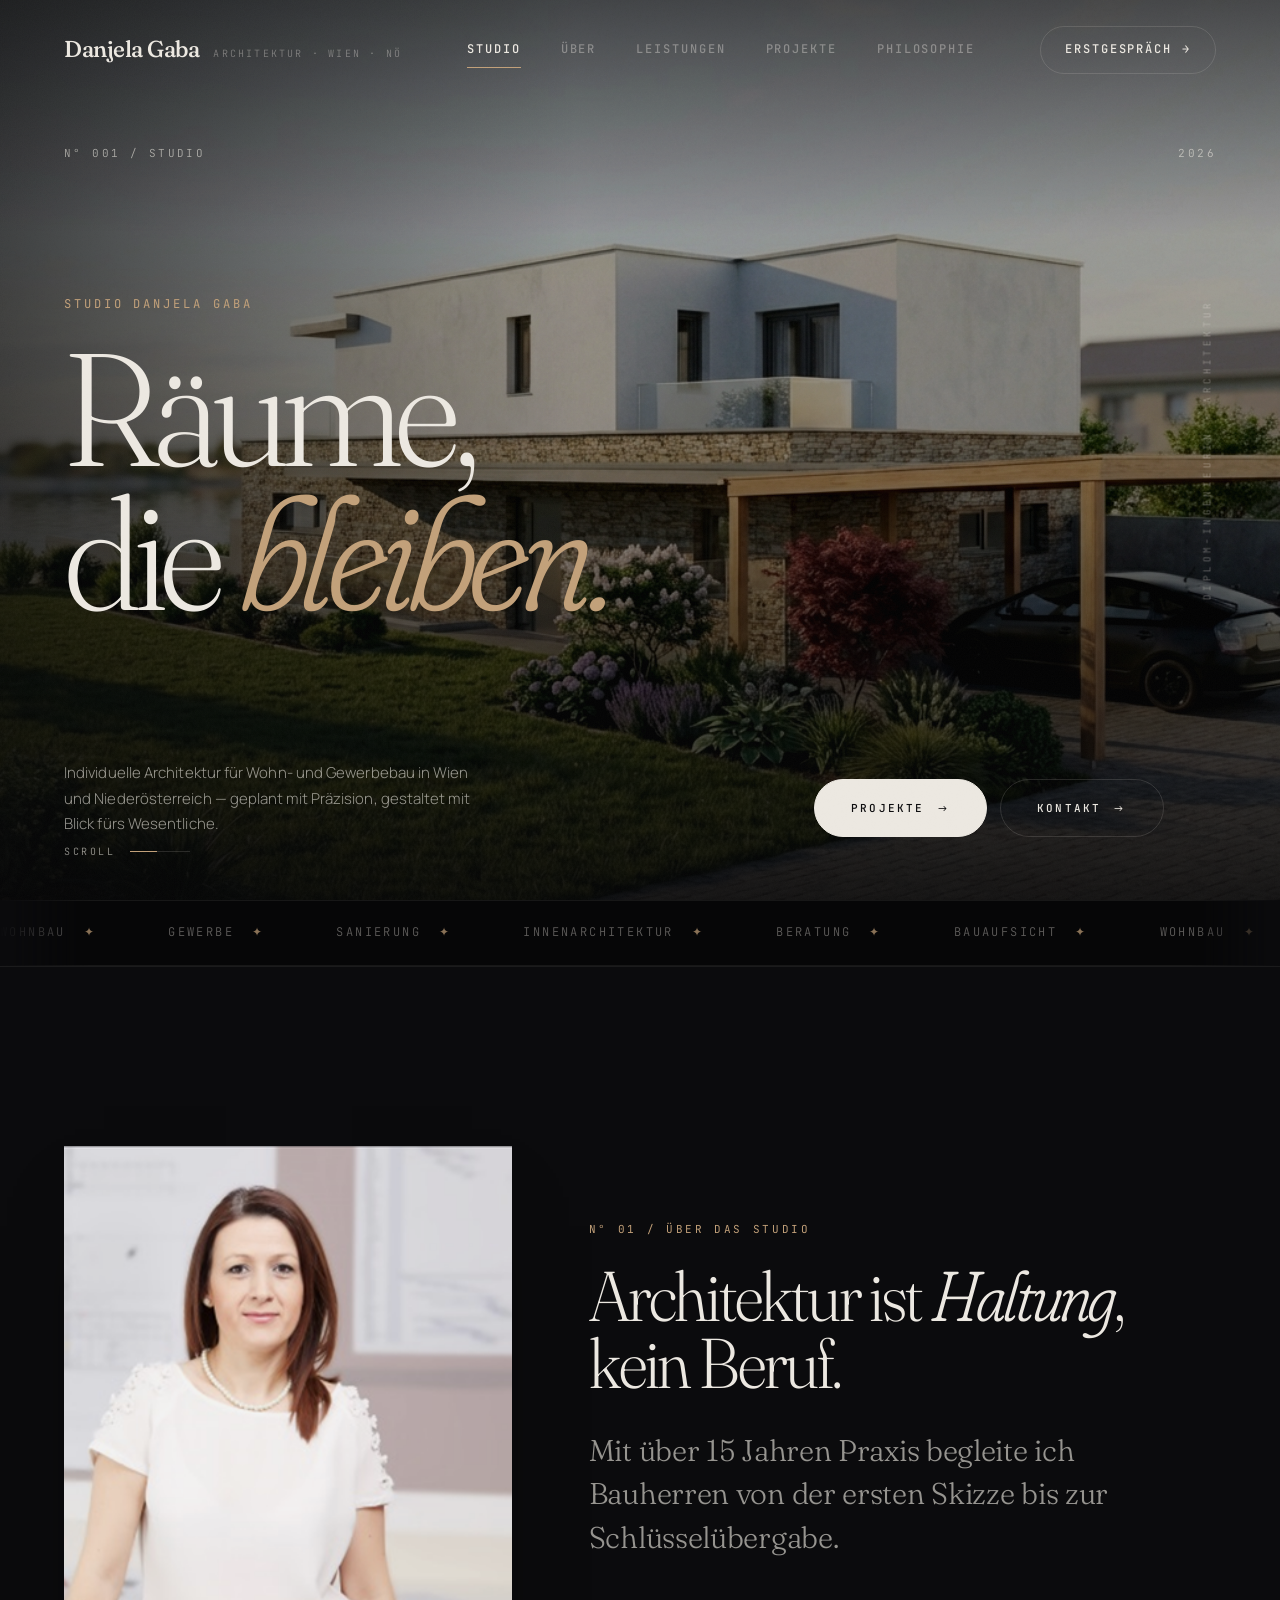
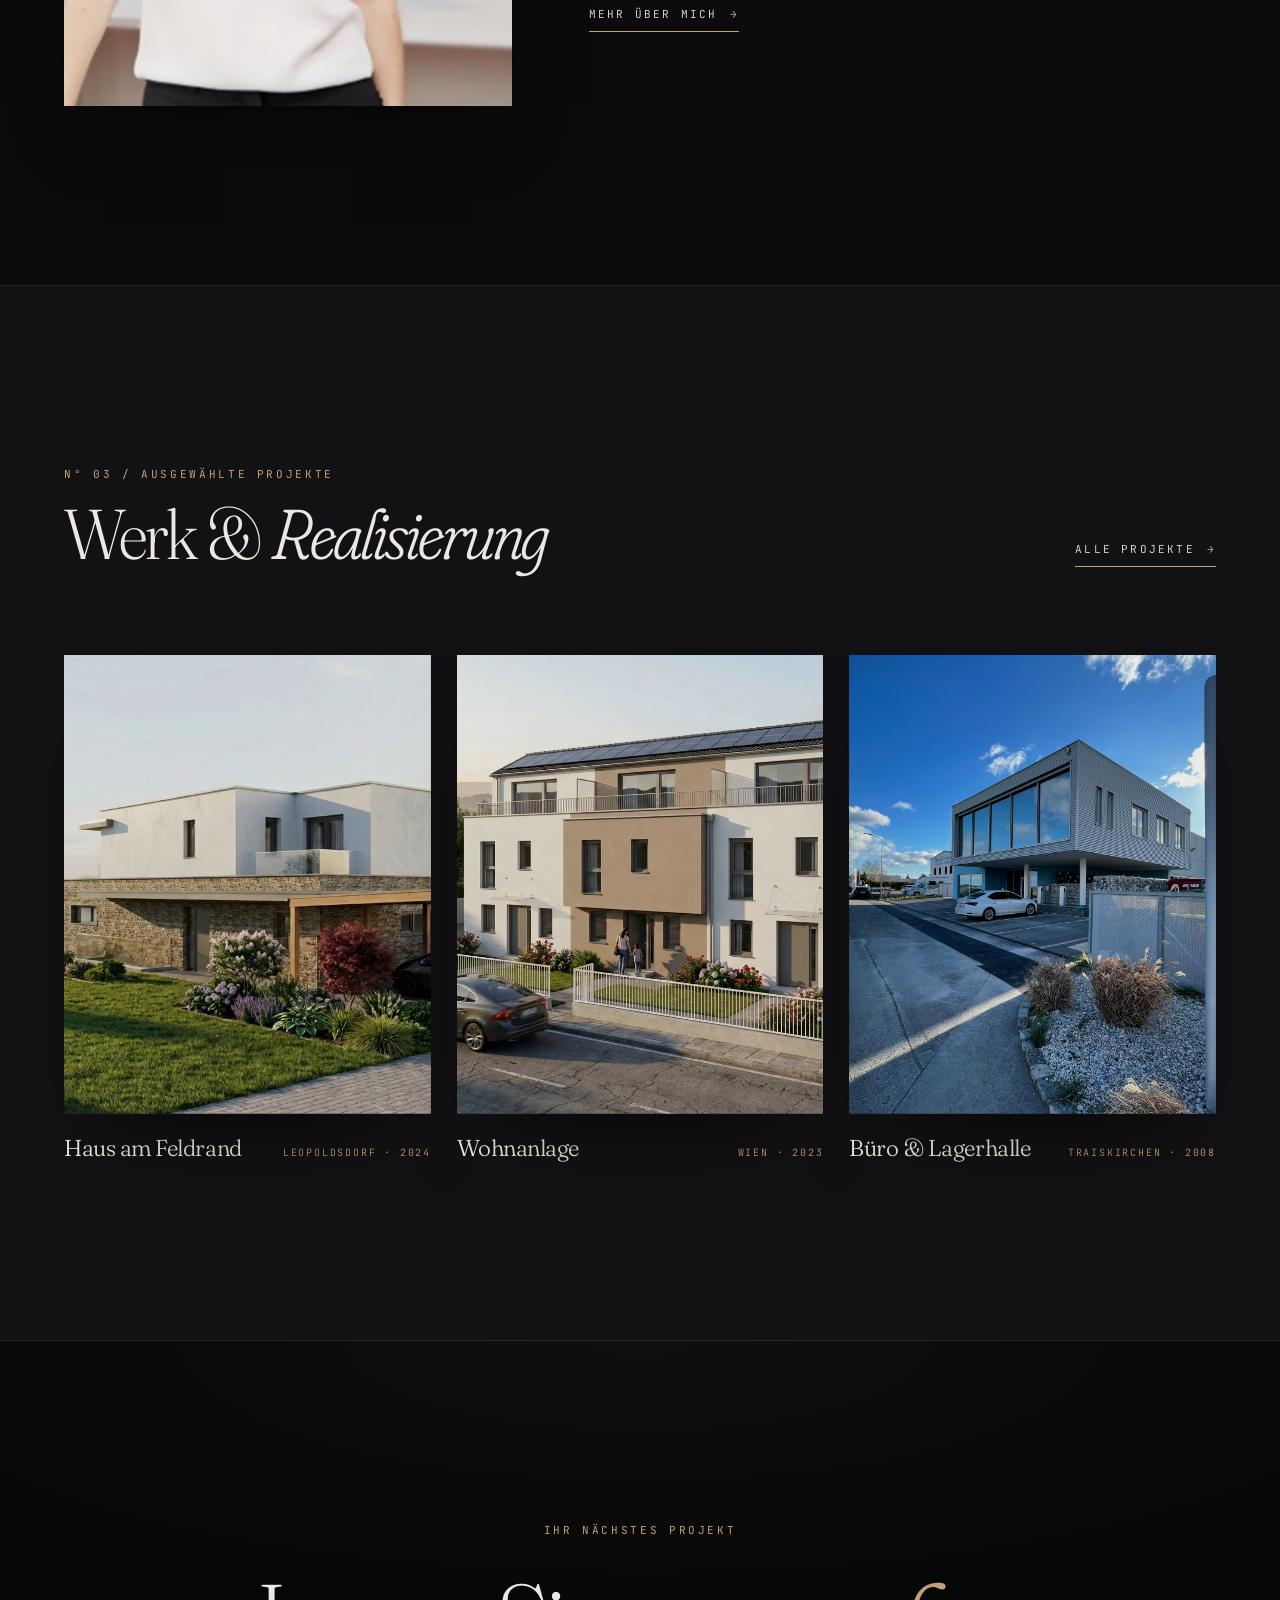
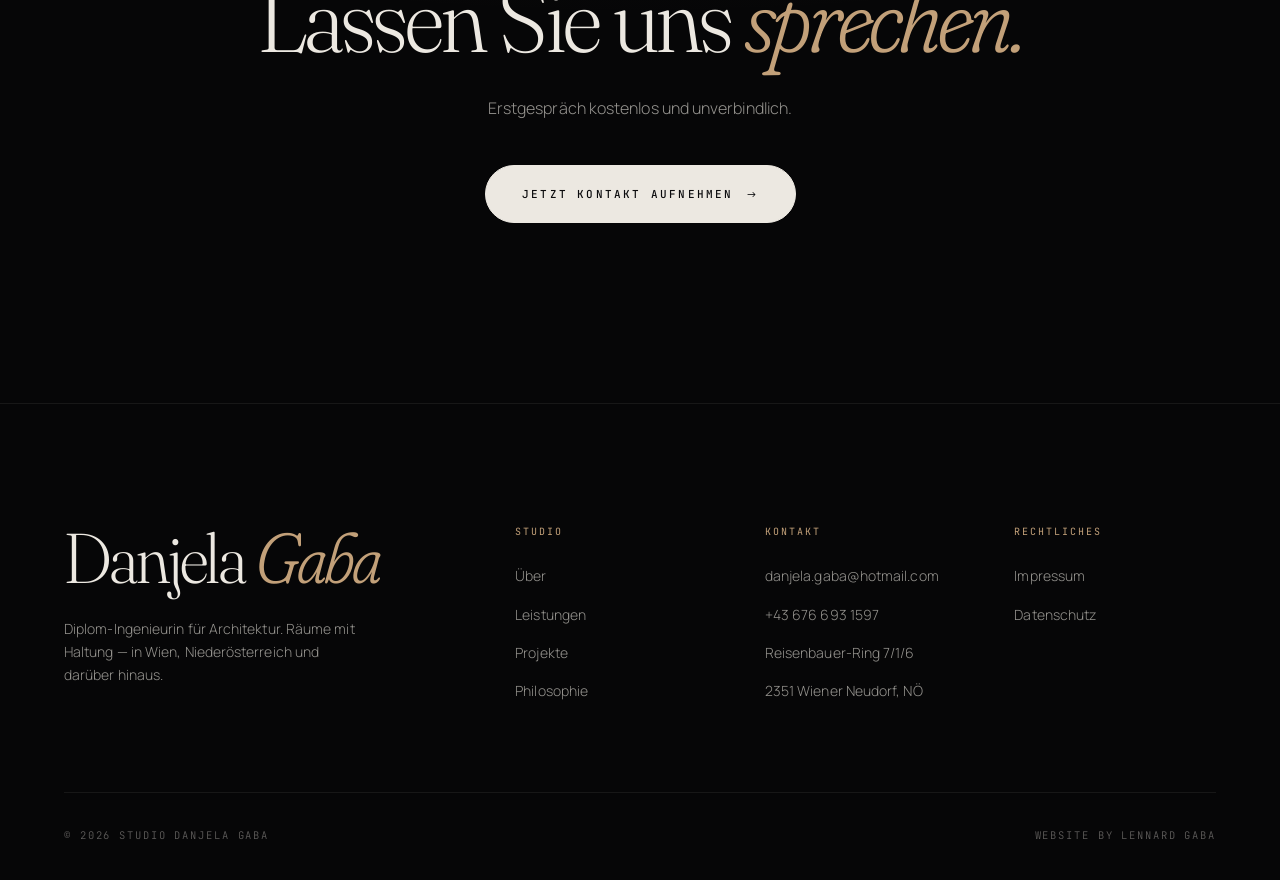
==== index.html @ aa8b4f7a "first commit" ====
<!doctype html>
<html lang="de">
<head>
  <meta charset="UTF-8" />
  <meta name="viewport" content="width=device-width, initial-scale=1.0" />
  <title>Danjela Gaba — Architektur in Wien & Niederösterreich</title>
  <meta name="description" content="Individuelle Architektur für Wohn- und Gewerbebau in Wien und Niederösterreich. Von der ersten Skizze bis zur Schlüsselübergabe — persönlich betreut von Dipl.-Ing. Danjela Gaba." />
  <meta name="author" content="Danjela Gaba" />
  <meta name="robots" content="index, follow" />
  <meta name="theme-color" content="#0B0B0D" />
  <link rel="canonical" href="https://www.danjela-gaba.at/" />

  <!-- Open Graph -->
  <meta property="og:type" content="website" />
  <meta property="og:site_name" content="Studio Danjela Gaba" />
  <meta property="og:locale" content="de_AT" />
  <meta property="og:title" content="Danjela Gaba — Architektur in Wien & Niederösterreich" />
  <meta property="og:description" content="Individuelle Architektur für Wohn- und Gewerbebau in Wien und Niederösterreich. Von der ersten Skizze bis zur Schlüsselübergabe — persönlich betreut von Dipl.-Ing. Danjela Gaba." />
  <meta property="og:url" content="https://www.danjela-gaba.at/" />
  <meta property="og:image" content="https://www.danjela-gaba.at/bilder/eingang.jpeg" />

  <!-- Twitter -->
  <meta name="twitter:card" content="summary_large_image" />
  <meta name="twitter:title" content="Danjela Gaba — Architektur in Wien & Niederösterreich" />
  <meta name="twitter:description" content="Individuelle Architektur für Wohn- und Gewerbebau in Wien und Niederösterreich. Von der ersten Skizze bis zur Schlüsselübergabe — persönlich betreut von Dipl.-Ing. Danjela Gaba." />
  <meta name="twitter:image" content="https://www.danjela-gaba.at/bilder/eingang.jpeg" />

  <link rel="icon" type="image/png" href="bilder/favicon.png" />
  <link rel="apple-touch-icon" href="bilder/favicon.png" />
  <link rel="preconnect" href="https://fonts.googleapis.com" />
  <link rel="preconnect" href="https://fonts.gstatic.com" crossorigin />
  <link rel="stylesheet" href="https://fonts.googleapis.com/css2?family=Fraunces:ital,opsz,wght,SOFT,WONK@0,9..144,200..600,0..100,0..1;1,9..144,200..600,0..100,0..1&family=JetBrains+Mono:wght@300;400;500&family=Manrope:wght@200..600&display=swap" />
  <link rel="stylesheet" href="shared.css" />
  <script type="application/ld+json">
{
  "@context": "https://schema.org",
  "@type": "ProfessionalService",
  "@id": "https://www.danjela-gaba.at/#studio",
  "name": "Studio Danjela Gaba",
  "image": "https://www.danjela-gaba.at/bilder/Profilbild.png",
  "description": "Diplom-Ingenieurin für Architektur — Wohn- und Gewerbebau, Sanierung und Innenarchitektur in Wien und Niederösterreich.",
  "url": "https://www.danjela-gaba.at/",
  "telephone": "+43 676 693 1597",
  "email": "danjela.gaba@hotmail.com",
  "vatID": "ATU57864038",
  "founder": { "@type": "Person", "name": "Danjela Gaba", "jobTitle": "Diplom-Ingenieurin für Architektur" },
  "address": {
    "@type": "PostalAddress",
    "streetAddress": "Reisenbauer-Ring 7/1/6",
    "postalCode": "2351",
    "addressLocality": "Wiener Neudorf",
    "addressRegion": "Niederösterreich",
    "addressCountry": "AT"
  },
  "areaServed": [
    { "@type": "City", "name": "Wien" },
    { "@type": "State", "name": "Niederösterreich" }
  ],
  "openingHoursSpecification": {
    "@type": "OpeningHoursSpecification",
    "dayOfWeek": ["Monday","Tuesday","Wednesday","Thursday","Friday"],
    "opens": "08:00", "closes": "18:00"
  },
  "priceRange": "€€"
}
</script>
</head>
<body>
  
  <a class="skip-link" href="#main">Zum Inhalt springen</a>
<div class="grain" aria-hidden="true"></div>

  <header class="site-header" id="site-header">
    <nav class="nav">
      <a href="index.html" class="nav-brand">
        <span class="name">Danjela Gaba</span>
        <span class="tag">Architektur · Wien · NÖ</span>
      </a>
      <div class="nav-links">
        <a href="index.html" class="active">Studio</a>
        <a href="ueber.html">Über</a>
        <a href="leistungen.html">Leistungen</a>
        <a href="projekte.html">Projekte</a>
        <a href="philosophie.html">Philosophie</a>
      </div>
      <a href="kontakt.html" class="nav-cta">Erstgespräch</a>
      <button class="hamburger" id="hamburger" aria-label="Menü">
        <span></span><span></span><span></span>
      </button>
    </nav>
  </header>

  <div class="mobile-menu" id="mobile-menu">
    <div class="m-links">
      <a href="index.html"><span class="n">00</span>Studio</a>
      <a href="ueber.html"><span class="n">01</span>Über</a>
      <a href="leistungen.html"><span class="n">02</span>Leistungen</a>
      <a href="projekte.html"><span class="n">03</span>Projekte</a>
      <a href="philosophie.html"><span class="n">04</span>Philosophie</a>
      <a href="kontakt.html" class="cta"><span class="n">05</span>Kontakt</a>
    </div>
    <div class="m-foot">
      <span>+43 676 693 1597</span>
      <span>Wiener Neudorf</span>
    </div>
  </div>

  <div class="nav-spacer"></div>

  <main id="main">
    <section class="hero">
      <div class="hero-image">
        <img src="bilder/eingang.jpeg" alt="Einfamilienhaus Leopoldsdorf · Eingangsansicht" />
      </div>
      <div class="hero-content">
        <div class="hero-meta"><span>N° 001 / Studio</span><span>2026</span></div>
        <div class="hero-vertical">Diplom-Ingenieurin · Architektur</div>
        <h1 class="hero-h1 display-xl reveal d1">
          <span class="small">Studio Danjela Gaba</span>
          Räume,<br>die <em>bleiben.</em>
        </h1>
        <div class="hero-bottom reveal d2">
          <p class="hero-desc">Individuelle Architektur für Wohn- und Gewerbebau in Wien und Niederösterreich — geplant mit Präzision, gestaltet mit Blick fürs Wesentliche.</p>
          <div class="hero-actions">
            <a href="projekte.html" class="btn btn-fill">Projekte</a>
            <a href="kontakt.html" class="btn btn-ghost">Kontakt</a>
          </div>
        </div>
      </div>
    </section>

    <div class="marquee">
      <div class="marquee-track">
        <span>Wohnbau</span><span>Gewerbe</span><span>Sanierung</span><span>Innenarchitektur</span><span>Beratung</span><span>Bauaufsicht</span>
        <span>Wohnbau</span><span>Gewerbe</span><span>Sanierung</span><span>Innenarchitektur</span><span>Beratung</span><span>Bauaufsicht</span>
      </div>
    </div>

    <section class="section border-top-bone">
      <div class="wrap">
        <div class="home-about">
          <div class="ha-img reveal"><img src="bilder/Profilbild.png" alt="Danjela Gaba — Architektin" /></div>
          <div>
            <span class="eyebrow reveal" style="display:block;margin-bottom:24px;">N° 01 / Über das Studio</span>
            <h2 class="display-l reveal d1" style="font-size:clamp(36px,5.5vw,80px);margin-bottom:32px;">Architektur ist <em style="color:var(--moss)">Haltung</em>,<br>kein Beruf.</h2>
            <p class="lede reveal d2" style="margin-bottom:40px;max-width:44ch;">Mit über 15 Jahren Praxis begleite ich Bauherren von der ersten Skizze bis zur Schlüsselübergabe.</p>
            <a href="ueber.html" class="arrow-link reveal d3">Mehr über mich <span>→</span></a>
          </div>
        </div>
      </div>
    </section>

    <section class="section section--bone border-top-bone">
      <div class="wrap">
        <div class="proj-teaser-head">
          <div>
            <span class="eyebrow reveal" style="display:block;margin-bottom:16px;">N° 03 / Ausgewählte Projekte</span>
            <h2 class="display-l reveal d1" style="font-size:clamp(36px,5.5vw,80px);">Werk &amp; <em style="color:var(--moss)">Realisierung</em></h2>
          </div>
          <a href="projekte.html" class="arrow-link reveal d2">Alle Projekte <span>→</span></a>
        </div>
        <div class="proj-teaser-grid">
          <a href="projekte.html" class="proj-tile reveal">
            <div class="pt-img"><span class="pt-num">01</span><img src="bilder/eingang.jpeg" alt="Haus am Feldrand" loading="lazy" /></div>
            <div class="pt-foot"><h3 class="display-m">Haus am Feldrand</h3><span class="pt-meta">Leopoldsdorf · 2024</span></div>
          </a>
          <a href="projekte.html" class="proj-tile reveal d1">
            <div class="pt-img"><span class="pt-num">02</span><img src="bilder/wohnhaus.jpeg" alt="Wohnanlage" loading="lazy" /></div>
            <div class="pt-foot"><h3 class="display-m">Wohnanlage</h3><span class="pt-meta">Wien · 2023</span></div>
          </a>
          <a href="projekte.html" class="proj-tile reveal d2">
            <div class="pt-img"><span class="pt-num">03</span><img src="bilder/gewerbeobjekt.JPEG" alt="Büro & Lagerhalle" loading="lazy" /></div>
            <div class="pt-foot"><h3 class="display-m">Büro &amp; Lagerhalle</h3><span class="pt-meta">Traiskirchen · 2008</span></div>
          </a>
        </div>
      </div>
    </section>

    <section class="section section--dark border-top-stone">
      <div class="wrap cta-center">
        <span class="eyebrow reveal">Ihr nächstes Projekt</span>
        <h2 class="display-l reveal d1">Lassen Sie uns <em>sprechen.</em></h2>
        <p class="reveal d2">Erstgespräch kostenlos und unverbindlich.</p>
        <div class="reveal d3"><a href="kontakt.html" class="btn btn-fill">Jetzt Kontakt aufnehmen</a></div>
      </div>
    </section>
  </main>
  <footer class="site-footer">
    <div class="wrap">
      <div class="footer-top">
        <div class="footer-brand">
          <h2 class="display-l">Danjela <em>Gaba</em></h2>
          <p>Diplom-Ingenieurin für Architektur. Räume mit Haltung — in Wien, Niederösterreich und darüber hinaus.</p>
        </div>
        <div class="footer-col">
          <h5>Studio</h5>
          <ul>
            <li><a href="ueber.html">Über</a></li>
            <li><a href="leistungen.html">Leistungen</a></li>
            <li><a href="projekte.html">Projekte</a></li>
            <li><a href="philosophie.html">Philosophie</a></li>
          </ul>
        </div>
        <div class="footer-col">
          <h5>Kontakt</h5>
          <ul>
            <li><a href="mailto:danjela.gaba@hotmail.com">danjela.gaba@hotmail.com</a></li>
            <li><a href="tel:+436766931597">+43 676 693 1597</a></li>
            <li><span>Reisenbauer-Ring 7/1/6</span></li>
            <li><span>2351 Wiener Neudorf, NÖ</span></li>
          </ul>
        </div>
        <div class="footer-col">
          <h5>Rechtliches</h5>
          <ul>
            <li><a href="javascript:void(0)" onclick="openModal('impressum')" data-no-transition>Impressum</a></li>
            <li><a href="javascript:void(0)" onclick="openModal('datenschutz')" data-no-transition>Datenschutz</a></li>
          </ul>
        </div>
      </div>
      <div class="footer-bottom">
        <span>© 2026 Studio Danjela Gaba</span>
        <span>Website by Lennard Gaba</span>
      </div>
    </div>
  </footer>

  <div class="modal" id="impressum">
    <div class="modal-card">
      <button class="modal-close" onclick="closeModal('impressum')" aria-label="schließen">×</button>
      <h2 class="display-l">Impressum</h2>
      <h3>Angaben gemäß § 5 ECG und § 25 MedienG</h3>
      <p><strong>Danjela Gaba</strong><br>Reisenbauer-Ring 7/1/6<br>2351 Wiener Neudorf · Österreich</p>
      <h3>Kontakt</h3>
      <p>+43 676 693 1597 · danjela.gaba@hotmail.com</p>
      <h3>Berufsbezeichnung</h3>
      <p>Diplom-Ingenieurin für Architektur · verliehen in Österreich</p>
      <h3>Umsatzsteuer-ID</h3>
      <p>ATU57864038</p>
      <h3>Haftungsausschluss</h3>
      <p>Inhalte mit Sorgfalt erstellt. Für Richtigkeit, Vollständigkeit und Aktualität wird keine Gewähr übernommen. Für externe Links sind die jeweiligen Anbieter verantwortlich.</p>
      <h3>Stand</h3>
      <p>März 2026</p>
    </div>
  </div>

  <div class="modal" id="datenschutz">
    <div class="modal-card">
      <button class="modal-close" onclick="closeModal('datenschutz')" aria-label="schließen">×</button>
      <h2 class="display-l">Datenschutz</h2>
      <h3>Verantwortliche Stelle</h3>
      <p>Danjela Gaba · Reisenbauer-Ring 7/1/6 · 2351 Wiener Neudorf</p>
      <h3>Datenerfassung</h3>
      <p>Personenbezogene Daten werden nur erhoben, wenn Sie sie aktiv mitteilen — etwa über das Kontaktformular.</p>
      <h3>Kontaktformular</h3>
      <p>Daten werden ausschließlich zur Bearbeitung Ihrer Anfrage gespeichert. Keine Weitergabe an Dritte.</p>
      <h3>Rechtsgrundlage</h3>
      <p>Verarbeitung auf Basis von Art. 6 Abs. 1 lit. b und lit. f DSGVO.</p>
      <h3>Ihre Rechte (DSGVO)</h3>
      <ul>
        <li>Auskunft (Art. 15)</li>
        <li>Berichtigung (Art. 16)</li>
        <li>Löschung (Art. 17)</li>
        <li>Einschränkung (Art. 18)</li>
        <li>Datenübertragbarkeit (Art. 20)</li>
        <li>Widerspruch (Art. 21)</li>
        <li>Beschwerde bei der Datenschutzbehörde (www.dsb.gv.at)</li>
      </ul>
      <h3>Cookies &amp; Analyse</h3>
      <p>Diese Website verwendet keine Cookies oder Tracking-Tools.</p>
      <h3>Stand</h3>
      <p>März 2026</p>
    </div>
  </div>

  <script src="shared.js"></script>

</body>
</html>
---- shared.css ----
/* ═══════════════════════════════════════════════════════════════
   DANJELA GABA — ARCHITEKTUR
   Design System v3 · "OBSIDIAN" — dark, immersive, edge-to-edge
   ═══════════════════════════════════════════════════════════════ */

/* Fonts werden jetzt schneller direkt im <head> jeder Seite geladen
   (preconnect + stylesheet), statt hier per @import — das blockiert das
   Rendern weniger und die Seite erscheint spürbar früher. */


:root {
  --bg:        #0B0B0D;   /* base */
  --bg-2:      #121215;   /* elevated surface */
  --bg-3:      #18181C;   /* card / input */
  --bg-deep:   #060607;   /* deepest */
  --text:      #ECE8E1;   /* warm off-white */
  --text-2:    rgba(236, 232, 225, 0.62);
  --text-3:    rgba(236, 232, 225, 0.38);
  --line:      rgba(236, 232, 225, 0.14);
  --line-2:    rgba(236, 232, 225, 0.07);
  --accent:    #C2A079;   /* warm sand / bronze */
  --accent-2:  #DAC0A0;

  --font-display: "Fraunces", Georgia, serif;
  --font-body:    "Manrope", system-ui, sans-serif;
  --font-mono:    "JetBrains Mono", ui-monospace, monospace;

  --gutter: clamp(20px, 5vw, 72px);
  --section-y: clamp(100px, 14vw, 200px);
  --max-w: 1560px;

  --ease-out: cubic-bezier(0.16, 1, 0.3, 1);
  --ease-elegant: cubic-bezier(0.22, 1, 0.36, 1);
  --ease-spring: cubic-bezier(0.34, 1.4, 0.5, 1);

  --shadow-md: 0 40px 80px -40px rgba(0, 0, 0, 0.7);
  --shadow-lg: 0 60px 120px -50px rgba(0, 0, 0, 0.85);
}

* { margin: 0; padding: 0; box-sizing: border-box; }
*::selection { background: var(--accent); color: var(--bg); }

html {
  scroll-behavior: smooth;
  -webkit-font-smoothing: antialiased;
  -moz-osx-font-smoothing: grayscale;
  text-rendering: optimizeLegibility;
  scrollbar-color: #2a2a30 var(--bg);
  background: var(--bg);
}

body {
  font-family: var(--font-body);
  font-weight: 300;
  font-size: 16px;
  line-height: 1.65;
  letter-spacing: 0.005em;
  background: var(--bg);
  color: var(--text);
  overflow-x: hidden;
}

img { display: block; max-width: 100%; height: auto; }
a { color: inherit; text-decoration: none; }
button { font: inherit; background: none; border: none; cursor: pointer; color: inherit; }
ul { list-style: none; }

/* ─── TYPE PRIMITIVES ─── */
.eyebrow {
  font-family: var(--font-mono);
  font-size: 11px;
  font-weight: 400;
  text-transform: uppercase;
  letter-spacing: 0.24em;
  color: var(--accent);
}

.lede {
  font-family: var(--font-display);
  font-weight: 300;
  font-variation-settings: "opsz" 28, "SOFT" 50;
  font-size: clamp(21px, 2.5vw, 30px);
  line-height: 1.45;
  letter-spacing: -0.01em;
  color: var(--text-2);
}
.lede em {
  font-style: italic;
  color: var(--text);
  font-variation-settings: "opsz" 28, "SOFT" 100, "WONK" 1;
}

.display-xl {
  font-family: var(--font-display);
  font-weight: 280;
  font-variation-settings: "opsz" 144, "SOFT" 40, "WONK" 0;
  line-height: 0.9;
  letter-spacing: -0.04em;
  color: var(--text);
}
.display-xl em {
  font-style: italic;
  color: var(--accent);
  font-variation-settings: "opsz" 144, "SOFT" 100, "WONK" 1;
}

.display-l {
  font-family: var(--font-display);
  font-weight: 280;
  font-variation-settings: "opsz" 144, "SOFT" 40;
  line-height: 0.96;
  letter-spacing: -0.03em;
  color: var(--text);
}
.display-l em {
  font-style: italic;
  color: var(--accent);
  font-variation-settings: "opsz" 144, "SOFT" 100, "WONK" 1;
}

.display-m {
  font-family: var(--font-display);
  font-weight: 320;
  font-variation-settings: "opsz" 40, "SOFT" 50;
  line-height: 1.08;
  letter-spacing: -0.02em;
  color: var(--text);
}

/* ─── LAYOUT ─── */
.wrap {
  width: 100%;
  max-width: var(--max-w);
  margin: 0 auto;
  padding-left: var(--gutter);
  padding-right: var(--gutter);
}
.section-pad { padding-top: var(--section-y); padding-bottom: var(--section-y); }

/* ─── GRAIN OVERLAY ─── */
.grain {
  position: fixed;
  inset: 0;
  pointer-events: none;
  z-index: 9999;
  opacity: 0.05;
  background-image: url("data:image/svg+xml;utf8,<svg xmlns='http://www.w3.org/2000/svg' width='220' height='220'><filter id='n'><feTurbulence type='fractalNoise' baseFrequency='0.85' numOctaves='2' stitchTiles='stitch'/><feColorMatrix values='0 0 0 0 0.9  0 0 0 0 0.9  0 0 0 0 0.85  0 0 0 0.5 0'/></filter><rect width='100%25' height='100%25' filter='url(%23n)'/></svg>");
}

/* ─── BUTTON ─── */
.btn {
  font-family: var(--font-mono);
  font-size: 11px;
  font-weight: 500;
  text-transform: uppercase;
  letter-spacing: 0.2em;
  display: inline-flex;
  align-items: center;
  gap: 12px;
  padding: 19px 36px;
  border: 1px solid var(--line);
  color: var(--text);
  border-radius: 100px;
  transition: gap 0.5s var(--ease-elegant), background 0.5s var(--ease-elegant),
              color 0.5s var(--ease-elegant), border-color 0.5s var(--ease-elegant),
              transform 0.4s var(--ease-spring);
}
.btn::after { content: "→"; font-family: var(--font-body); transition: transform 0.5s var(--ease-elegant); }
.btn:hover { gap: 20px; }
.btn:hover::after { transform: translateX(4px); }

.btn-fill { background: var(--text); color: var(--bg); border-color: var(--text); }
.btn-fill:hover { background: transparent; color: var(--text); border-color: var(--text); }
.btn-ghost { background: transparent; color: var(--text); border-color: var(--line); }
.btn-ghost:hover { border-color: var(--text); }
.btn-dark { background: var(--accent); color: var(--bg-deep); border-color: var(--accent); }
.btn-dark:hover { background: transparent; color: var(--accent); border-color: var(--accent); }

.arrow-link, .p-link {
  font-family: var(--font-mono); font-size: 11px; text-transform: uppercase; letter-spacing: 0.2em;
  display: inline-flex; gap: 12px; align-items: center; padding-bottom: 8px;
  color: var(--text);
  border-bottom: 1px solid var(--accent);
  transition: gap 0.5s var(--ease-elegant), color 0.4s ease;
}
.arrow-link:hover, .p-link:hover { gap: 20px; color: var(--accent); }
.arrow-link span, .p-link span { color: var(--accent); }

/* ═══════ NAVBAR ═══════ */
.site-header {
  position: fixed;
  top: 0; left: 0; right: 0;
  z-index: 100;
  background: transparent;
  transition: background 0.5s var(--ease-elegant), border-color 0.5s var(--ease-elegant),
              box-shadow 0.5s var(--ease-elegant), backdrop-filter 0.5s;
  border-bottom: 1px solid transparent;
}
.site-header.scrolled {
  background: rgba(11, 11, 13, 0.94);
  border-bottom: 1px solid var(--line-2);
}

.nav {
  display: grid;
  grid-template-columns: auto 1fr auto;
  align-items: center;
  gap: 32px;
  padding: 26px var(--gutter);
  transition: padding 0.5s var(--ease-elegant);
}
.site-header.scrolled .nav { padding-top: 16px; padding-bottom: 16px; }

.nav-brand { display: flex; align-items: baseline; gap: 14px; }
.nav-brand .name {
  font-family: var(--font-display);
  font-size: 23px;
  line-height: 1;
  font-weight: 500;
  font-variation-settings: "opsz" 40, "SOFT" 50;
  letter-spacing: -0.02em;
  color: var(--text);
}
.nav-brand .tag {
  font-family: var(--font-mono);
  font-size: 10px;
  text-transform: uppercase;
  letter-spacing: 0.22em;
  color: var(--text-3);
}

.nav-links { display: flex; justify-content: center; gap: 4px; }
.nav-links a {
  position: relative;
  font-family: var(--font-mono);
  font-size: 12px;
  font-weight: 500;
  text-transform: uppercase;
  letter-spacing: 0.16em;
  padding: 10px 18px;
  color: var(--text-3);
  transition: color 0.3s;
}
.nav-links a:hover { color: var(--text); }
.nav-links a.active { color: var(--text); }
.nav-links a::after {
  content: ""; position: absolute; left: 18px; right: 18px; bottom: 2px; height: 1px;
  background: var(--accent); transform: scaleX(0); transform-origin: 0 50%;
  transition: transform 0.45s var(--ease-elegant);
}
.nav-links a:hover::after { transform: scaleX(1); }
.nav-links a.active::after { transform: scaleX(1); }

.nav-cta {
  font-family: var(--font-mono);
  font-size: 12px;
  font-weight: 500;
  text-transform: uppercase;
  letter-spacing: 0.16em;
  display: inline-flex;
  align-items: center;
  gap: 10px;
  padding: 13px 24px;
  background: transparent;
  color: var(--text);
  border: 1px solid var(--line);
  border-radius: 100px;
  transition: background 0.5s var(--ease-elegant), color 0.5s var(--ease-elegant),
              border-color 0.5s var(--ease-elegant), gap 0.5s var(--ease-elegant),
              transform 0.4s var(--ease-spring);
}
.nav-cta::after { content: "→"; }
.nav-cta:hover { background: var(--text); color: var(--bg); border-color: var(--text); gap: 14px; }

.hamburger { display: none; position: relative; width: 32px; height: 18px; justify-self: end; color: var(--text); }
.hamburger span {
  position: absolute; left: 0; right: 0; height: 1.5px; background: currentColor;
  transition: transform 0.4s var(--ease-elegant), opacity 0.3s, top 0.4s var(--ease-elegant);
}
.hamburger span:nth-child(1) { top: 0; }
.hamburger span:nth-child(2) { top: 8px; }
.hamburger span:nth-child(3) { top: 16px; }
.hamburger.open span:nth-child(1) { top: 8px; transform: rotate(45deg); }
.hamburger.open span:nth-child(2) { opacity: 0; }
.hamburger.open span:nth-child(3) { top: 8px; transform: rotate(-45deg); }

/* Mobile menu */
.mobile-menu {
  position: fixed; inset: 0; z-index: 90;
  background: var(--bg-deep); color: var(--text);
  display: flex; flex-direction: column; justify-content: space-between;
  padding: 120px var(--gutter) 48px;
  transform: translateY(-100%);
  transition: transform 0.7s var(--ease-elegant);
}
.mobile-menu.open { transform: translateY(0); }
.mobile-menu .m-links { display: flex; flex-direction: column; gap: 6px; }
.mobile-menu .m-links a {
  display: flex; align-items: baseline; gap: 16px;
  font-family: var(--font-display);
  font-size: clamp(40px, 12vw, 76px);
  font-weight: 300;
  font-variation-settings: "opsz" 144, "SOFT" 50;
  letter-spacing: -0.03em;
  line-height: 1.05;
  transition: opacity 0.4s, color 0.4s;
}
.mobile-menu .m-links a:hover { color: var(--accent); }
.mobile-menu .m-links a .n {
  font-family: var(--font-mono);
  font-size: 11px;
  letter-spacing: 0.18em;
  text-transform: uppercase;
  color: var(--accent);
  opacity: 0.7;
}
.mobile-menu .m-links a.cta { font-style: italic; color: var(--accent); font-variation-settings: "opsz" 144, "SOFT" 100, "WONK" 1; }
.mobile-menu .m-foot {
  display: flex; justify-content: space-between;
  font-family: var(--font-mono); font-size: 11px;
  text-transform: uppercase; letter-spacing: 0.18em; color: var(--text-3);
}

.nav-spacer { height: 0; }

@media (max-width: 900px) {
  .nav-links, .nav-cta { display: none; }
  .hamburger { display: block; }
  .nav { grid-template-columns: 1fr auto; }
  .nav-brand .tag { display: none; }
}

/* ═══════ HERO (home) · full-bleed cinematic ═══════ */
.hero {
  position: relative;
  display: flex;
  min-height: 100vh;
  min-height: 100svh;
  background: var(--bg-deep);
  color: var(--text);
  overflow: hidden;
}
.hero-image { position: absolute; inset: 0; z-index: 0; overflow: hidden; }
.hero-image img {
  width: 100%; height: 100%; object-fit: cover;
  filter: brightness(0.62) contrast(1.08) saturate(1.02);
  transform: scale(1.06);
  animation: heroZoom 26s var(--ease-out) infinite alternate;
}
@keyframes heroZoom { from { transform: scale(1.06); } to { transform: scale(1.14); } }
.hero-image::after {
  content: ""; position: absolute; inset: 0;
  background:
    linear-gradient(180deg, rgba(6,6,7,0.55) 0%, transparent 26%, transparent 48%, rgba(6,6,7,0.85) 100%),
    linear-gradient(90deg, rgba(6,6,7,0.6) 0%, transparent 45%);
}
.hero-content {
  position: relative; z-index: 2;
  width: 100%;
  max-width: var(--max-w);
  margin: 0 auto;
  display: flex; flex-direction: column; justify-content: space-between; gap: 40px;
  padding: clamp(110px, 16vh, 180px) var(--gutter) clamp(48px, 7vh, 88px);
}
.hero-meta {
  display: flex; justify-content: space-between; align-items: flex-start;
  font-family: var(--font-mono); font-size: 11px; text-transform: uppercase;
  letter-spacing: 0.22em; color: var(--text-2);
}
.hero-vertical {
  position: absolute; right: var(--gutter); top: 50%;
  writing-mode: vertical-rl; transform: translateY(-50%) rotate(180deg);
  font-family: var(--font-mono); font-size: 10px; text-transform: uppercase;
  letter-spacing: 0.34em; color: var(--text-3);
}
.hero-h1 { font-size: clamp(64px, 12.5vw, 210px); }
.hero-h1 em { color: var(--accent); }
.hero-h1 .small {
  display: block; font-family: var(--font-mono); font-size: clamp(11px, 0.95vw, 13px);
  font-weight: 400; text-transform: uppercase; letter-spacing: 0.24em;
  line-height: 1; color: var(--accent); margin-bottom: clamp(20px, 3vh, 34px);
}
.hero-bottom { display: grid; grid-template-columns: 1fr auto; align-items: end; gap: 40px; max-width: 1100px; }
.hero-desc { max-width: 420px; font-size: 15px; line-height: 1.7; color: var(--text-2); }
.hero-actions { display: flex; gap: 14px; }

@media (max-width: 900px) {
  .hero { min-height: 92vh; }
  .hero-h1 { font-size: clamp(56px, 16vw, 104px); }
  .hero-vertical { display: none; }
  .hero-bottom { grid-template-columns: 1fr; gap: 28px; }
  .hero-actions { flex-direction: column; align-items: stretch; }
  .hero-actions .btn { justify-content: center; }
}

/* ═══════ MARQUEE ═══════ */
.marquee {
  background: var(--bg-deep); color: var(--text); overflow: hidden; padding: 22px 0;
  border-top: 1px solid var(--line-2);
  border-bottom: 1px solid var(--line-2);
  -webkit-mask-image: linear-gradient(90deg, transparent, #000 7%, #000 93%, transparent);
          mask-image: linear-gradient(90deg, transparent, #000 7%, #000 93%, transparent);
}
.marquee-track { display: flex; gap: 72px; width: max-content; white-space: nowrap; animation: marquee 40s linear infinite; }
.marquee-track span {
  font-family: var(--font-mono); font-size: 12px; text-transform: uppercase;
  letter-spacing: 0.2em; color: var(--text-3); display: inline-flex; align-items: center; gap: 18px;
}
.marquee-track span::after { content: "✦"; color: var(--accent); opacity: 0.7; }
@keyframes marquee { from { transform: translateX(0); } to { transform: translateX(-50%); } }

/* ═══════ PAGE HERO (subpages) ═══════ */
.page-hero { position: relative; background: var(--bg-deep); color: var(--text); overflow: hidden; }
.page-hero .grid-lines {
  position: absolute; inset: 0; pointer-events: none; opacity: 0.05; z-index: 0;
  background-image: linear-gradient(to right, var(--text) 1px, transparent 1px),
                    linear-gradient(to bottom, var(--text) 1px, transparent 1px);
  background-size: 104px 104px;
  -webkit-mask-image: radial-gradient(120% 100% at 80% 0%, #000, transparent 75%);
          mask-image: radial-gradient(120% 100% at 80% 0%, #000, transparent 75%);
}
.page-hero .inner { position: relative; z-index: 1; padding-top: clamp(160px, 20vw, 260px); padding-bottom: clamp(72px, 11vw, 130px); }
.page-hero .ph-meta {
  display: flex; justify-content: space-between;
  font-family: var(--font-mono); font-size: 11px; text-transform: uppercase;
  letter-spacing: 0.22em; color: var(--text-2);
  margin-bottom: clamp(64px, 12vw, 110px);
}
.page-hero h1 { font-size: clamp(56px, 10vw, 168px); max-width: 16ch; }
.page-hero h1 em { color: var(--accent); }
.page-hero .ph-sub { margin-top: clamp(40px, 6vw, 52px); max-width: 44ch; color: var(--text-2); }

/* oversized ghost numeral */
.page-hero .ph-meta, .page-hero h1, .page-hero .ph-sub { position: relative; z-index: 2; }
.ph-ghost {
  position: absolute; top: clamp(60px, 12vw, 150px); right: var(--gutter); z-index: 1;
  font-family: var(--font-display); font-weight: 200; font-variation-settings: "opsz" 144;
  font-size: clamp(200px, 36vw, 520px); line-height: 0.74; letter-spacing: -0.04em;
  color: rgba(194, 160, 121, 0.07); pointer-events: none; user-select: none;
}
@media (max-width: 900px) { .ph-ghost { font-size: clamp(160px, 50vw, 280px); top: 90px; } }

/* ═══════ SECTION HEADER ═══════ */
.section-head {
  display: grid; grid-template-columns: 1fr 2fr; gap: clamp(40px, 6vw, 96px);
  align-items: end; margin-bottom: clamp(56px, 9vw, 130px);
}
.section-head .meta {
  display: flex; flex-direction: column; gap: 16px;
  font-family: var(--font-mono); font-size: 11px; text-transform: uppercase;
  letter-spacing: 0.2em; color: var(--text-3);
}
.section-head h2 { font-size: clamp(40px, 6.5vw, 100px); }
.section-head h2 em { color: var(--accent); }
@media (max-width: 900px) { .section-head { grid-template-columns: 1fr; gap: 16px; } }

/* ═══════ SECTIONS ═══════ */
.section { padding-top: var(--section-y); padding-bottom: var(--section-y); position: relative; background: var(--bg); }
.section--bone { background: var(--bg-2); }
.section--dark { background: var(--bg-deep); }
.section--dark::before {
  content: ""; position: absolute; inset: 0; pointer-events: none;
  background: radial-gradient(120% 70% at 50% 0%, rgba(194,160,121,0.06), transparent 60%);
}
.section--dark > * { position: relative; }
.border-top-bone { border-top: 1px solid var(--line-2); }
.border-top-stone { border-top: 1px solid var(--line); }

/* ═══════ ABOUT ═══════ */
.about-grid { display: grid; grid-template-columns: 5fr 7fr; gap: clamp(32px, 6vw, 100px); align-items: start; }
.about-portrait { position: relative; aspect-ratio: 4/5; overflow: hidden; background: var(--bg-3); box-shadow: var(--shadow-md); }
.about-portrait img {
  width: 100%; height: 100%; object-fit: cover; filter: grayscale(0.25) contrast(1.05) brightness(0.95);
  transition: transform 1.4s var(--ease-elegant), filter 0.8s ease;
}
.about-portrait:hover img { transform: scale(1.04); filter: grayscale(0) brightness(1); }
.about-portrait .label {
  position: absolute; left: 24px; bottom: 24px;
  font-family: var(--font-mono); font-size: 10px; text-transform: uppercase;
  letter-spacing: 0.2em; color: var(--text); mix-blend-mode: difference;
}
.about-body { padding-top: 12px; }
.about-body .lede + .lede { margin-top: 32px; }
.about-stats { margin-top: clamp(48px, 8vw, 100px); display: grid; grid-template-columns: repeat(4, 1fr); border-top: 1px solid var(--line); padding-top: 36px; }
.about-stat { padding-right: 24px; }
.about-stat .num {
  font-family: var(--font-display); font-weight: 300; font-variation-settings: "opsz" 144, "SOFT" 50;
  font-size: clamp(44px, 5.5vw, 80px); line-height: 1; letter-spacing: -0.03em; color: var(--text);
}
.about-stat .num sup { font-family: var(--font-mono); font-size: 0.28em; color: var(--accent); vertical-align: super; }
.about-stat .lbl { font-family: var(--font-mono); font-size: 11px; text-transform: uppercase; letter-spacing: 0.18em; color: var(--text-3); margin-top: 14px; }
@media (max-width: 900px) {
  .about-grid { grid-template-columns: 1fr; }
  .about-stats { grid-template-columns: repeat(2, 1fr); gap: 36px 24px; }
}

/* ═══════ SERVICES ═══════ */
.services-grid { display: grid; grid-template-columns: repeat(3, 1fr); border-top: 1px solid var(--line); border-left: 1px solid var(--line); }
.service {
  border-right: 1px solid var(--line); border-bottom: 1px solid var(--line);
  padding: clamp(34px, 4vw, 60px) clamp(28px, 3.5vw, 52px);
  display: flex; flex-direction: column; gap: 24px; min-height: 380px;
  transition: background 0.6s var(--ease-elegant), transform 0.6s var(--ease-elegant);
}
.service:hover { background: var(--bg-3); transform: translateY(-3px); }
.service:hover .s-icon { transform: rotate(8deg) scale(1.05); color: var(--accent); }
.service:hover .s-arrow { transform: translate(4px, -4px); color: var(--accent); }
.service .s-top { display: flex; justify-content: space-between; align-items: flex-start; }
.service .s-num { font-family: var(--font-mono); font-size: 11px; letter-spacing: 0.2em; color: var(--accent); }
.service .s-arrow { width: 18px; height: 18px; stroke: currentColor; color: var(--text-2); transition: transform 0.6s var(--ease-elegant), color 0.5s; }
.service .s-icon { width: 56px; height: 56px; stroke: currentColor; color: var(--text); stroke-width: 1; fill: none; transition: transform 0.6s var(--ease-elegant), color 0.5s; }
.service h3 { margin-top: auto; font-size: clamp(23px, 2.4vw, 31px); }
.service p { font-size: 14px; line-height: 1.65; color: var(--text-2); max-width: 30ch; }
@media (max-width: 1080px) { .services-grid { grid-template-columns: repeat(2, 1fr); } }
@media (max-width: 600px) { .services-grid { grid-template-columns: 1fr; } .service { min-height: 300px; } }

/* ═══════ PROJECTS ═══════ */
.portfolio { display: flex; flex-direction: column; gap: clamp(90px, 13vw, 180px); }
.project { display: grid; grid-template-columns: 7fr 5fr; gap: clamp(32px, 5vw, 88px); align-items: center; }
.project.reverse { grid-template-columns: 5fr 7fr; }
.project.reverse .p-info { order: -1; }
.p-image { position: relative; overflow: hidden; aspect-ratio: 4/3; background: var(--bg-3); display: block; box-shadow: var(--shadow-md); }
.p-image img { width: 100%; height: 100%; object-fit: cover; filter: brightness(0.92) contrast(1.04); transition: transform 1.6s var(--ease-elegant), filter 0.8s ease; }
.project:hover .p-image img { transform: scale(1.05); filter: brightness(1) contrast(1.05); }
.p-image .p-num {
  position: absolute; top: 28px; left: 28px;
  font-family: var(--font-display); font-weight: 200; font-variation-settings: "opsz" 144;
  font-size: clamp(64px, 8vw, 128px); line-height: 0.9; color: var(--text);
  mix-blend-mode: difference; letter-spacing: -0.04em;
}
.p-info { padding: 0 12px; }
.p-meta { display: flex; flex-wrap: wrap; gap: 8px 24px; font-family: var(--font-mono); font-size: 11px; text-transform: uppercase; letter-spacing: 0.2em; color: var(--accent); margin-bottom: 28px; }
.p-meta span { display: flex; align-items: center; }
.p-meta span:not(:last-child)::after { content: ""; width: 4px; height: 4px; background: var(--line); border-radius: 50%; margin-left: 16px; }
.project h3 { font-size: clamp(34px, 4.5vw, 68px); margin-bottom: 26px; }
.project p { color: var(--text-2); font-size: 15px; line-height: 1.75; max-width: 42ch; margin-bottom: 36px; }
@media (max-width: 900px) {
  .project, .project.reverse { grid-template-columns: 1fr; gap: 26px; }
  .project.reverse .p-info { order: 0; }
  .p-image .p-num { font-size: 64px; }
}

/* ═══════ PHILOSOPHY ═══════ */
.philo-quote { max-width: 1200px; }
.philo-quote .q { font-size: clamp(32px, 5.2vw, 80px); line-height: 1.04; color: var(--text); font-family: var(--font-display); font-weight: 280; font-variation-settings: "opsz" 144, "SOFT" 70; letter-spacing: -0.03em; }
.philo-quote .q em { color: var(--accent); font-style: italic; font-variation-settings: "opsz" 144, "SOFT" 100, "WONK" 1; }
.philo-quote .attr { margin-top: clamp(40px, 6vw, 68px); font-family: var(--font-mono); font-size: 11px; text-transform: uppercase; letter-spacing: 0.2em; color: var(--text-3); display: flex; gap: 16px; align-items: center; }
.philo-quote .attr::before { content: ""; width: 40px; height: 1px; background: var(--accent); }
.values { margin-top: clamp(80px, 12vw, 150px); display: grid; grid-template-columns: repeat(4, 1fr); border-top: 1px solid var(--line); }
.value { padding: 40px 0 0 36px; border-right: 1px solid var(--line); min-height: 240px; transition: background 0.5s var(--ease-elegant); }
.value:first-child { padding-left: 0; }
.value:last-child { border-right: none; }
.value .vn { font-family: var(--font-mono); font-size: 11px; text-transform: uppercase; letter-spacing: 0.2em; color: var(--accent); margin-bottom: 26px; }
.value h4 { font-family: var(--font-display); font-weight: 300; font-variation-settings: "opsz" 40, "SOFT" 50; font-size: 25px; line-height: 1.15; letter-spacing: -0.02em; color: var(--text); margin-bottom: 14px; }
.value p { font-size: 14px; line-height: 1.6; color: var(--text-2); max-width: 30ch; }
@media (max-width: 1080px) { .values { grid-template-columns: repeat(2, 1fr); } }
@media (max-width: 600px) {
  .values { grid-template-columns: 1fr; }
  .value { padding-left: 0; border-right: none; border-bottom: 1px solid var(--line); padding-bottom: 36px; min-height: 0; }
  .value:last-child { border-bottom: none; }
}

/* ═══════ TESTIMONIALS ═══════ */
.testimonials { display: grid; grid-template-columns: repeat(2, 1fr); gap: 32px; }
.testimonial {
  background: var(--bg-3); border: 1px solid var(--line-2); padding: clamp(34px, 4vw, 52px);
  display: flex; flex-direction: column; gap: 32px;
  transition: border-color 0.5s var(--ease-elegant), transform 0.6s var(--ease-elegant), background 0.5s;
}
.testimonial:hover { border-color: var(--line); transform: translateY(-5px); }
.testimonial .tq { font-family: var(--font-display); font-weight: 320; font-variation-settings: "opsz" 40, "SOFT" 70; font-size: clamp(21px, 2.2vw, 27px); line-height: 1.42; letter-spacing: -0.015em; color: var(--text); }
.testimonial .tq .mark { display: block; font-family: var(--font-display); font-size: 68px; line-height: 0.5; color: var(--accent); opacity: 0.7; margin-bottom: 18px; }
.testimonial .tfoot { display: flex; justify-content: space-between; align-items: end; margin-top: auto; padding-top: 26px; border-top: 1px solid var(--line-2); }
.testimonial .tauthor { font-family: var(--font-display); font-size: 17px; font-weight: 400; color: var(--text); }
.testimonial .tmeta { font-family: var(--font-mono); font-size: 10px; text-transform: uppercase; letter-spacing: 0.18em; color: var(--text-3); text-align: right; line-height: 1.7; }
@media (max-width: 900px) { .testimonials { grid-template-columns: 1fr; } }

/* ═══════ CONTACT ═══════ */
.contact-grid { display: grid; grid-template-columns: 5fr 7fr; gap: clamp(40px, 8vw, 120px); align-items: start; }
.contact-info { display: flex; flex-direction: column; gap: 44px; }
.contact-info h3 { font-size: clamp(40px, 5vw, 68px); }
.contact-info h3 em { color: var(--accent); }
.contact-list li { display: grid; grid-template-columns: 100px 1fr; gap: 16px; align-items: baseline; padding: 26px 0; border-top: 1px solid var(--line-2); }
.contact-list li:last-child { border-bottom: 1px solid var(--line-2); }
.contact-list dt { font-family: var(--font-mono); font-size: 11px; text-transform: uppercase; letter-spacing: 0.2em; color: var(--accent); }
.contact-list dd { font-family: var(--font-display); font-size: 19px; font-weight: 400; font-variation-settings: "opsz" 28; line-height: 1.4; color: var(--text); }
.contact-list dd a:hover { color: var(--accent); }
.contact-form { background: var(--bg-3); border: 1px solid var(--line-2); padding: clamp(32px, 4vw, 52px); display: flex; flex-direction: column; gap: 26px; }
.form-row { display: grid; grid-template-columns: 1fr 1fr; gap: 18px; }
.field { display: flex; flex-direction: column; gap: 8px; }
.field label { font-family: var(--font-mono); font-size: 10px; text-transform: uppercase; letter-spacing: 0.2em; color: var(--text-3); }
.field input, .field textarea, .field select {
  font-family: var(--font-body); font-size: 15px; padding: 14px 0; background: transparent;
  border: none; border-bottom: 1px solid var(--line); color: var(--text); outline: none;
  transition: border-color 0.4s var(--ease-out);
}
.field select option { background: var(--bg-3); color: var(--text); }
.field input:focus, .field textarea:focus, .field select:focus { border-bottom-color: var(--accent); }
.field input::placeholder, .field textarea::placeholder { color: var(--text-3); }
.field textarea { resize: vertical; min-height: 96px; line-height: 1.6; }
.form-check { display: flex; gap: 12px; align-items: flex-start; font-size: 12.5px; line-height: 1.5; color: var(--text-2); }
.form-check input { margin-top: 4px; accent-color: var(--accent); }
.form-check a { text-decoration: underline; text-underline-offset: 3px; text-decoration-color: var(--line); color: var(--text); }
@media (max-width: 900px) { .contact-grid { grid-template-columns: 1fr; } }
@media (max-width: 600px) { .form-row { grid-template-columns: 1fr; } }

/* ═══════ HOME PREVIEW ═══════ */
.home-about { display: grid; grid-template-columns: 5fr 7fr; gap: clamp(32px, 6vw, 100px); align-items: center; }
.home-about .ha-img { position: relative; aspect-ratio: 4/5; overflow: hidden; background: var(--bg-3); box-shadow: var(--shadow-md); }
.home-about .ha-img img { width: 100%; height: 100%; object-fit: cover; filter: grayscale(0.2) contrast(1.05) brightness(0.95); }
@media (max-width: 900px) { .home-about { grid-template-columns: 1fr; } }
.proj-teaser-head { display: flex; align-items: end; justify-content: space-between; gap: 32px; flex-wrap: wrap; margin-bottom: clamp(48px, 8vw, 88px); }
.proj-teaser-grid { display: grid; grid-template-columns: repeat(3, 1fr); gap: clamp(16px, 2vw, 28px); }
.proj-tile { display: block; }
.proj-tile .pt-img { position: relative; aspect-ratio: 4/5; overflow: hidden; background: var(--bg-3); margin-bottom: 22px; box-shadow: var(--shadow-md); }
.proj-tile .pt-img img { width: 100%; height: 100%; object-fit: cover; filter: brightness(0.9) contrast(1.04); transition: transform 1.4s var(--ease-elegant), filter 0.8s ease; }
.proj-tile:hover .pt-img img { transform: scale(1.05); filter: brightness(1); }
.proj-tile .pt-num { position: absolute; top: 22px; left: 22px; font-family: var(--font-display); font-weight: 200; font-variation-settings: "opsz" 144; font-size: 64px; line-height: 0.9; color: var(--text); mix-blend-mode: difference; letter-spacing: -0.04em; }
.proj-tile .pt-foot { display: flex; align-items: baseline; justify-content: space-between; gap: 12px; }
.proj-tile .pt-foot h3 { font-size: 23px; }
.proj-tile .pt-foot .pt-meta { font-family: var(--font-mono); font-size: 10px; text-transform: uppercase; letter-spacing: 0.18em; color: var(--accent); }
@media (max-width: 900px) { .proj-teaser-grid { grid-template-columns: 1fr; gap: 36px; } }
.cta-center { text-align: center; max-width: 1100px; margin: 0 auto; }
.cta-center .eyebrow { color: var(--accent); display: block; margin-bottom: 32px; }
.cta-center h2 { font-size: clamp(44px, 7.5vw, 120px); margin: 0 auto 32px; max-width: 16ch; }
.cta-center h2 em { color: var(--accent); }
.cta-center p { font-size: 16px; color: var(--text-2); margin: 0 auto 44px; max-width: 42ch; }

/* ═══════ FOOTER ═══════ */
.site-footer { background: var(--bg-deep); color: var(--text); padding: clamp(70px, 10vw, 120px) 0 36px; border-top: 1px solid var(--line-2); }
.footer-top { display: grid; grid-template-columns: 2fr 1fr 1fr 1fr; gap: 48px; padding-bottom: clamp(48px, 8vw, 88px); border-bottom: 1px solid var(--line-2); }
.footer-brand h2 { font-size: clamp(44px, 5.5vw, 76px); margin-bottom: 26px; }
.footer-brand h2 em { color: var(--accent); }
.footer-brand p { max-width: 38ch; color: var(--text-2); font-size: 14px; line-height: 1.65; }
.footer-col h5 { font-family: var(--font-mono); font-size: 10px; font-weight: 400; text-transform: uppercase; letter-spacing: 0.2em; color: var(--accent); margin-bottom: 22px; }
.footer-col ul { display: flex; flex-direction: column; gap: 12px; }
.footer-col a, .footer-col span { font-size: 14px; color: var(--text-2); transition: color 0.3s, padding-left 0.4s var(--ease-elegant); display: inline-block; }
.footer-col a:hover { color: var(--text); padding-left: 6px; }
.footer-bottom { padding-top: 34px; display: flex; justify-content: space-between; flex-wrap: wrap; gap: 16px; font-family: var(--font-mono); font-size: 10.5px; text-transform: uppercase; letter-spacing: 0.18em; color: var(--text-3); }
@media (max-width: 900px) { .footer-top { grid-template-columns: 1fr 1fr; gap: 40px 32px; } .footer-brand { grid-column: 1 / -1; } }
@media (max-width: 600px) { .footer-top { grid-template-columns: 1fr; } }

/* ═══════ SCROLL PROGRESS ═══════ */
.scroll-progress {
  position: fixed; top: 0; left: 0; width: 100%; height: 2px;
  background: var(--accent); transform: scaleX(0); transform-origin: 0 50%;
  z-index: 101; will-change: transform;
}

/* ═══════ HERO SCROLL CUE ═══════ */
.scroll-cue {
  position: absolute; left: var(--gutter); bottom: clamp(22px, 5vh, 40px); z-index: 4;
  display: flex; align-items: center; gap: 14px;
  font-family: var(--font-mono); font-size: 10px; text-transform: uppercase;
  letter-spacing: 0.26em; color: var(--text-2);
}
.scroll-cue .line { position: relative; width: 60px; height: 1px; background: var(--line); overflow: hidden; }
.scroll-cue .line::after {
  content: ""; position: absolute; top: 0; left: 0; height: 100%; width: 45%;
  background: var(--accent); animation: scrollLine 2.4s var(--ease-elegant) infinite;
}
@keyframes scrollLine { 0% { transform: translateX(-110%); } 100% { transform: translateX(260%); } }
@media (max-width: 900px) { .scroll-cue { display: none; } }

/* ═══════ MAGNETIC BUTTONS (smooth follow) ═══════ */
.nav-cta, .hero-actions .btn, .cta-center .btn { will-change: transform; }

/* ═══════ REVEAL · clean staggered entrance ═══════ */
.reveal {
  opacity: 0; transform: translateY(32px);
  transition: opacity 0.9s var(--ease-elegant), transform 0.9s var(--ease-elegant);
}
.reveal.visible { opacity: 1; transform: translateY(0); }
.reveal.d1 { transition-delay: 0.08s; }
.reveal.d2 { transition-delay: 0.16s; }
.reveal.d3 { transition-delay: 0.24s; }
.reveal.d4 { transition-delay: 0.32s; }

/* image clip-wipe inside reveals */
.reveal img {
  clip-path: inset(0 0 100% 0);
  transition: clip-path 1.2s var(--ease-elegant), transform 1.6s var(--ease-elegant), filter 0.8s ease;
}
.reveal.visible img { clip-path: inset(0 0 0 0); }

/* ═══════ PAGE ENTRANCE · sichtbares "Nacheinander-Reinschweben" ═══════
   Läuft als render-blockende CSS-Animation auf JEDEM Seitenaufruf — kein
   JS-Timing nötig, funktioniert lokal (file://) wie online. Wichtig:
   KEIN Vorhang mehr davor. Der Inhalt schwebt jetzt gut sichtbar und
   klar nacheinander rein — erst Meta-Zeile, dann Überschrift, dann
   Untertitel — jedes Element weich von unten hoch. Genau dieser
   gestaffelte Aufbau war vorher hinter dem Vorhang versteckt. */
@keyframes floatUp {
  from {
    opacity: 0;
    transform: translateY(52px);
  }
  to {
    opacity: 1;
    transform: translateY(0);
  }
}
@keyframes softFade {
  from {
    opacity: 0;
  }
  to {
    opacity: 1;
  }
}

/* anti-flicker: von der allerersten Darstellung an verborgen */
.hero-image,
.hero-meta,
.hero-h1,
.hero-bottom,
.page-hero .grid-lines,
.ph-ghost,
.page-hero .ph-meta,
.page-hero h1,
.page-hero .ph-sub {
  opacity: 0;
}

/* Home-Hero — Bild blendet auf, dann Zeile für Zeile hoch */
.hero-image {
  animation: softFade 1.4s var(--ease-elegant) 0.05s both;
}
.hero-meta {
  animation: floatUp 0.95s var(--ease-out) 0.4s both;
}
.hero-h1 {
  animation: floatUp 1.05s var(--ease-out) 0.62s both;
}
.hero-bottom {
  animation: floatUp 0.95s var(--ease-out) 0.86s both;
}

/* Unterseiten-Hero — Raster blendet auf, dann Meta → Titel → Untertitel */
.page-hero .grid-lines {
  animation: softFade 1.6s var(--ease-elegant) 0.05s both;
}
.ph-ghost {
  animation: softFade 1.5s var(--ease-elegant) 0.6s both;
}
.page-hero .ph-meta {
  animation: floatUp 0.95s var(--ease-out) 0.35s both;
}
.page-hero h1 {
  animation: floatUp 1.05s var(--ease-out) 0.55s both;
}
.page-hero .ph-sub {
  animation: floatUp 0.95s var(--ease-out) 0.8s both;
}

/* ═══════ PAGE TRANSITION · sanfter Abgang ═══════
   Beim Verlassen gleitet der Inhalt kurz weg und die Seite wird dunkel —
   dann kommt die neue Seite mit dem Reinschweben oben. Da <html>/<body>
   durchgehend denselben dunklen Hintergrund haben, gibt es dazwischen
   keinen weißen Blitz, nur einen ruhigen Übergang von Dunkel zu Inhalt. */
main {
  transition:
    transform 0.32s var(--ease-elegant),
    opacity 0.32s var(--ease-elegant);
}
body.is-leaving main {
  opacity: 0;
  transform: translateY(-18px);
}

/* ═══════ MODAL ═══════ */
.modal { position: fixed; inset: 0; z-index: 200; display: none; align-items: center; justify-content: center; padding: 24px; background: rgba(6,6,7,0.8); backdrop-filter: blur(10px); -webkit-backdrop-filter: blur(10px); }
.modal.open { display: flex; }
.modal-card { background: var(--bg-2); border: 1px solid var(--line); max-width: 720px; width: 100%; max-height: 85vh; overflow-y: auto; padding: clamp(32px, 4vw, 56px); position: relative; }
.modal-card h2 { font-size: clamp(32px, 4vw, 52px); margin-bottom: 26px; color: var(--text); }
.modal-card h2 em { color: var(--accent); }
.modal-card h3 { font-family: var(--font-mono); font-size: 10px; text-transform: uppercase; letter-spacing: 0.2em; color: var(--accent); margin: 30px 0 8px; }
.modal-card p, .modal-card li { font-size: 14px; line-height: 1.75; color: var(--text-2); }
.modal-card strong { color: var(--text); }
.modal-card ul { padding-left: 18px; margin: 8px 0; list-style: disc; }
.modal-close { position: absolute; top: 20px; right: 20px; width: 38px; height: 38px; border: 1px solid var(--line); display: grid; place-items: center; color: var(--text); transition: background 0.3s, color 0.3s, border-color 0.3s; }
.modal-close:hover { background: var(--accent); color: var(--bg); border-color: var(--accent); }

/* ═══════ SCROLLBAR ═══════ */
::-webkit-scrollbar { width: 11px; height: 11px; }
::-webkit-scrollbar-track { background: var(--bg); }
::-webkit-scrollbar-thumb { background: #2c2c33; border: 3px solid var(--bg); border-radius: 100px; }
::-webkit-scrollbar-thumb:hover { background: var(--accent); }

/* ═══════ PROJECT IMAGE · gallery affordance ═══════ */
.p-image { cursor: pointer; }
.p-view {
  position: absolute; z-index: 2; left: 50%; top: 50%;
  transform: translate(-50%, -50%) scale(0.94);
  font-family: var(--font-mono); font-size: 11px; text-transform: uppercase; letter-spacing: 0.2em;
  color: var(--bg); background: var(--text); padding: 14px 26px; border-radius: 100px;
  display: inline-flex; align-items: center; gap: 10px; white-space: nowrap;
  opacity: 0; pointer-events: none;
  transition: opacity 0.5s var(--ease-elegant), transform 0.5s var(--ease-elegant);
}
.p-view::after { content: "↗"; }
.p-image:hover .p-view { opacity: 1; transform: translate(-50%, -50%) scale(1); }

/* ═══════ LIGHTBOX GALLERY ═══════ */
.lightbox {
  position: fixed; inset: 0; z-index: 300;
  display: grid; grid-template-rows: auto minmax(0, 1fr) auto;
  background: rgba(6, 6, 7, 0.97);
  -webkit-backdrop-filter: blur(10px); backdrop-filter: blur(10px);
  opacity: 0; visibility: hidden; pointer-events: none;
  transition: opacity 0.45s var(--ease-elegant), visibility 0s 0.45s;
}
.lightbox.open { opacity: 1; visibility: visible; pointer-events: auto; transition: opacity 0.45s var(--ease-elegant), visibility 0s; }
.lb-backdrop { position: absolute; inset: 0; z-index: 0; }

.lb-close {
  position: absolute; top: clamp(16px, 3vw, 30px); right: clamp(16px, 3vw, 30px); z-index: 6;
  width: 46px; height: 46px; border: 1px solid var(--line); border-radius: 50%;
  color: var(--text); font-size: 22px; line-height: 1; display: grid; place-items: center;
  transition: background 0.3s, color 0.3s, border-color 0.3s, transform 0.4s var(--ease-elegant);
}
.lb-close:hover { background: var(--accent); color: var(--bg); border-color: var(--accent); transform: rotate(90deg); }

.lb-bar {
  position: relative; z-index: 4;
  display: flex; align-items: flex-end; justify-content: space-between; gap: 24px;
  padding: clamp(22px, 3.4vw, 42px) clamp(70px, 8vw, 120px) 12px;
}
.lb-titles { display: flex; flex-direction: column; gap: 7px; }
.lb-title { font-family: var(--font-display); font-size: clamp(22px, 2.6vw, 36px); font-weight: 320; letter-spacing: -0.02em; color: var(--text); }
.lb-meta { font-family: var(--font-mono); font-size: 11px; text-transform: uppercase; letter-spacing: 0.2em; color: var(--accent); }
.lb-count { font-family: var(--font-mono); font-size: 12px; letter-spacing: 0.2em; color: var(--text-2); white-space: nowrap; }

.lb-stage {
  position: relative; z-index: 2; margin: 0; min-height: 0;
  display: grid; grid-template-rows: minmax(0, 1fr) auto; justify-items: center; align-items: center;
  gap: 18px; padding: clamp(12px, 2.5vh, 32px) clamp(56px, 8vw, 140px);
}
.lb-img {
  max-width: min(100%, 1180px); max-height: 100%; object-fit: contain;
  background: var(--bg-2); box-shadow: var(--shadow-lg);
  opacity: 0; transition: opacity 0.45s var(--ease-elegant);
}
.lb-img.loaded { opacity: 1; }
.lb-cap { font-family: var(--font-mono); font-size: 10.5px; text-transform: uppercase; letter-spacing: 0.2em; color: var(--text-2); }

.lb-nav {
  position: absolute; top: 50%; transform: translateY(-50%); z-index: 5;
  width: 54px; height: 54px; border: 1px solid var(--line); border-radius: 50%;
  color: var(--text); font-size: 26px; line-height: 1; display: grid; place-items: center;
  transition: background 0.3s, color 0.3s, border-color 0.3s;
}
.lb-prev { left: clamp(12px, 2.5vw, 42px); }
.lb-next { right: clamp(12px, 2.5vw, 42px); }
.lb-nav:hover { background: var(--text); color: var(--bg); border-color: var(--text); }

.lb-thumbs {
  position: relative; z-index: 4;
  display: flex; gap: 12px; justify-content: center; flex-wrap: nowrap; overflow-x: auto;
  padding: 16px clamp(16px, 4vw, 40px) clamp(24px, 3vw, 38px);
}
.lb-thumb {
  flex: 0 0 auto; width: 92px; height: 62px; overflow: hidden; background: var(--bg-3);
  border: 1px solid transparent; opacity: 0.45;
  transition: opacity 0.3s, border-color 0.3s;
}
.lb-thumb img { width: 100%; height: 100%; object-fit: cover; }
.lb-thumb:hover { opacity: 0.85; }
.lb-thumb.active { opacity: 1; border-color: var(--accent); }

.lightbox.single .lb-nav, .lightbox.single .lb-thumbs { display: none; }

@media (max-width: 700px) {
  .lb-bar { padding: 20px 20px 10px; flex-direction: column; align-items: flex-start; gap: 8px; }
  .lb-stage { padding: 8px 16px; }
  .lb-nav { width: 44px; height: 44px; font-size: 22px; }
  .lb-prev { left: 8px; } .lb-next { right: 8px; }
  .lb-thumb { width: 72px; height: 50px; }
}

/* ═══════ REDUCED MOTION ═══════ */
@media (prefers-reduced-motion: reduce) {
  *, *::before, *::after {
    animation-duration: 0.001ms !important; animation-iteration-count: 1 !important;
    transition-duration: 0.001ms !important; scroll-behavior: auto !important;
  }
  .reveal { opacity: 1 !important; transform: none !important; filter: none !important; }
  .reveal img { clip-path: none !important; }
  .hero-image img { animation: none !important; }
  .hero-image, .hero-meta, .hero-h1, .hero-bottom,
  .page-hero .grid-lines, .page-hero .ph-meta, .page-hero h1, .page-hero .ph-sub,
  .ph-ghost { opacity: 1 !important; animation: none !important; }
  .scroll-cue { display: none !important; }
  body.is-leaving main { transform: none !important; opacity: 1 !important; }
}

/* ═══════════════════════════════════════════════════════════════
   ERWEITERUNGEN v4 — a11y, Formular-Status, Prozess, FAQ, Projekt-Detail
   ═══════════════════════════════════════════════════════════════ */

/* ─── ACCESSIBILITY: Skip-Link + sichtbarer Tastatur-Fokus ─── */
.skip-link {
  position: fixed;
  top: 12px;
  left: 12px;
  z-index: 10000;
  transform: translateY(-160%);
  background: var(--accent);
  color: var(--bg-deep);
  font-family: var(--font-mono);
  font-size: 12px;
  text-transform: uppercase;
  letter-spacing: 0.16em;
  padding: 12px 20px;
  border-radius: 100px;
  transition: transform 0.35s var(--ease-elegant);
}
.skip-link:focus {
  transform: translateY(0);
  outline: none;
}
/* nur bei Tastatur-Navigation ein Rahmen, nicht bei Maus-Klick */
a:focus-visible,
button:focus-visible,
input:focus-visible,
textarea:focus-visible,
select:focus-visible,
[tabindex]:focus-visible {
  outline: 2px solid var(--accent);
  outline-offset: 3px;
  border-radius: 2px;
}

/* ─── KONTAKTFORMULAR: Inline-Status statt Weiterleitung ─── */
.form-status {
  font-family: var(--font-mono);
  font-size: 12px;
  letter-spacing: 0.04em;
  line-height: 1.6;
  padding: 16px 20px;
  border: 1px solid var(--line);
  border-radius: 4px;
  display: none;
}
.form-status.show {
  display: block;
}
.form-status.success {
  border-color: rgba(150, 190, 120, 0.5);
  color: #b9d3a0;
  background: rgba(150, 190, 120, 0.06);
}
.form-status.error {
  border-color: rgba(210, 120, 110, 0.5);
  color: #e0a89f;
  background: rgba(210, 120, 110, 0.06);
}
.contact-form button[disabled] {
  opacity: 0.55;
  cursor: progress;
}

/* ─── PROZESS / ABLAUF (Leistungen) ─── */
.process {
  margin-top: clamp(80px, 12vw, 150px);
  border-top: 1px solid var(--line);
}
.process-head {
  display: grid;
  grid-template-columns: 1fr 2fr;
  gap: clamp(24px, 5vw, 80px);
  align-items: end;
  padding: clamp(48px, 7vw, 90px) 0 clamp(40px, 6vw, 70px);
}
.process-head .meta {
  font-family: var(--font-mono);
  font-size: 11px;
  text-transform: uppercase;
  letter-spacing: 0.2em;
  color: var(--text-3);
}
.process-head h2 {
  font-size: clamp(36px, 5.5vw, 80px);
}
.process-head h2 em {
  color: var(--accent);
}
.process-steps {
  display: grid;
  grid-template-columns: 1fr;
}
.pstep {
  display: grid;
  grid-template-columns: 90px 1fr auto;
  gap: clamp(20px, 4vw, 60px);
  align-items: baseline;
  padding: clamp(28px, 3.4vw, 44px) 0;
  border-top: 1px solid var(--line-2);
  transition: background 0.5s var(--ease-elegant);
}
.pstep:hover {
  background: var(--bg-3);
}
.pstep .pnum {
  font-family: var(--font-mono);
  font-size: 12px;
  letter-spacing: 0.2em;
  color: var(--accent);
  padding-top: 6px;
}
.pstep .pbody h3 {
  font-family: var(--font-display);
  font-weight: 320;
  font-variation-settings: "opsz" 40, "SOFT" 50;
  font-size: clamp(24px, 2.6vw, 36px);
  letter-spacing: -0.02em;
  color: var(--text);
  margin-bottom: 12px;
}
.pstep .pbody p {
  font-size: 14px;
  line-height: 1.7;
  color: var(--text-2);
  max-width: 56ch;
}
.pstep .pphase {
  font-family: var(--font-mono);
  font-size: 10px;
  text-transform: uppercase;
  letter-spacing: 0.18em;
  color: var(--text-3);
  white-space: nowrap;
  padding-top: 8px;
}
@media (max-width: 760px) {
  .process-head { grid-template-columns: 1fr; gap: 16px; }
  .pstep { grid-template-columns: 54px 1fr; }
  .pstep .pphase { display: none; }
}

/* ─── FAQ ─── */
.faq {
  border-top: 1px solid var(--line);
}
.faq-item {
  border-bottom: 1px solid var(--line-2);
}
.faq-q {
  width: 100%;
  text-align: left;
  display: flex;
  align-items: center;
  justify-content: space-between;
  gap: 24px;
  padding: clamp(24px, 3vw, 34px) 0;
  font-family: var(--font-display);
  font-weight: 320;
  font-variation-settings: "opsz" 40, "SOFT" 50;
  font-size: clamp(19px, 2.1vw, 27px);
  letter-spacing: -0.015em;
  color: var(--text);
  transition: color 0.3s;
}
.faq-q:hover {
  color: var(--accent);
}
.faq-q .sign {
  flex: 0 0 auto;
  width: 34px;
  height: 34px;
  border: 1px solid var(--line);
  border-radius: 50%;
  display: grid;
  place-items: center;
  color: var(--accent);
  font-family: var(--font-mono);
  font-size: 18px;
  line-height: 1;
  transition: transform 0.45s var(--ease-elegant), background 0.3s, color 0.3s;
}
.faq-item.open .faq-q .sign {
  transform: rotate(45deg);
  background: var(--accent);
  color: var(--bg-deep);
}
.faq-a {
  overflow: hidden;
  max-height: 0;
  transition: max-height 0.5s var(--ease-elegant);
}
.faq-a-inner {
  padding: 0 0 clamp(24px, 3vw, 34px);
  font-size: 15px;
  line-height: 1.75;
  color: var(--text-2);
  max-width: 66ch;
}

/* ═══════════════════════════════════════════════════════════════
   PROJEKT-DETAILSEITE
   ═══════════════════════════════════════════════════════════════ */
.pd-hero {
  position: relative;
  min-height: 82vh;
  min-height: 82svh;
  display: flex;
  align-items: flex-end;
  overflow: hidden;
  background: var(--bg-deep);
}
.pd-hero img {
  position: absolute;
  inset: 0;
  width: 100%;
  height: 100%;
  object-fit: cover;
  filter: brightness(0.78) contrast(1.05);
}
.pd-hero::after {
  content: "";
  position: absolute;
  inset: 0;
  background: linear-gradient(180deg, rgba(6,6,7,0.5) 0%, transparent 30%, rgba(6,6,7,0.9) 100%);
}
.pd-hero .inner {
  position: relative;
  z-index: 2;
  width: 100%;
  max-width: var(--max-w);
  margin: 0 auto;
  padding: 0 var(--gutter) clamp(48px, 7vw, 90px);
}
.pd-back {
  font-family: var(--font-mono);
  font-size: 11px;
  text-transform: uppercase;
  letter-spacing: 0.2em;
  color: var(--text-2);
  display: inline-flex;
  gap: 10px;
  align-items: center;
  margin-bottom: 28px;
  transition: gap 0.4s var(--ease-elegant), color 0.3s;
}
.pd-back:hover { gap: 16px; color: var(--accent); }
.pd-hero .pd-meta {
  display: flex;
  flex-wrap: wrap;
  gap: 8px 24px;
  font-family: var(--font-mono);
  font-size: 11px;
  text-transform: uppercase;
  letter-spacing: 0.2em;
  color: var(--accent);
  margin-bottom: 22px;
}
.pd-hero h1 {
  font-size: clamp(48px, 9vw, 150px);
}
.pd-hero h1 em { color: var(--accent); }

/* Fakten-Leiste */
.pd-facts {
  display: grid;
  grid-template-columns: repeat(4, 1fr);
  border-top: 1px solid var(--line);
  border-bottom: 1px solid var(--line);
}
.pd-fact {
  padding: clamp(28px, 3vw, 44px) clamp(20px, 2vw, 32px);
  border-right: 1px solid var(--line-2);
}
.pd-fact:last-child { border-right: none; }
.pd-fact dt {
  font-family: var(--font-mono);
  font-size: 10px;
  text-transform: uppercase;
  letter-spacing: 0.2em;
  color: var(--accent);
  margin-bottom: 12px;
}
.pd-fact dd {
  font-family: var(--font-display);
  font-weight: 320;
  font-variation-settings: "opsz" 40;
  font-size: clamp(19px, 1.8vw, 24px);
  color: var(--text);
  line-height: 1.3;
}
@media (max-width: 760px) {
  .pd-facts { grid-template-columns: repeat(2, 1fr); }
  .pd-fact:nth-child(2) { border-right: none; }
  .pd-fact:nth-child(1), .pd-fact:nth-child(2) { border-bottom: 1px solid var(--line-2); }
}

/* Text + Highlights */
.pd-intro {
  display: grid;
  grid-template-columns: 1fr 1fr;
  gap: clamp(32px, 6vw, 100px);
  align-items: start;
}
.pd-intro .lede em { color: var(--accent); }
.pd-highlights {
  display: flex;
  flex-direction: column;
  gap: 0;
  border-top: 1px solid var(--line);
}
.pd-highlights li {
  display: flex;
  gap: 18px;
  padding: 20px 0;
  border-bottom: 1px solid var(--line-2);
  font-size: 15px;
  line-height: 1.6;
  color: var(--text-2);
}
.pd-highlights li::before {
  content: "→";
  color: var(--accent);
  flex: 0 0 auto;
}

/* Bild-Galerie Grid */
.pd-gallery {
  display: grid;
  grid-template-columns: repeat(2, 1fr);
  gap: clamp(14px, 2vw, 26px);
}
.pd-gallery figure {
  margin: 0;
  overflow: hidden;
  background: var(--bg-3);
}
.pd-gallery figure.wide { grid-column: 1 / -1; aspect-ratio: 16/9; }
.pd-gallery figure:not(.wide) { aspect-ratio: 4/3; }
.pd-gallery img {
  width: 100%;
  height: 100%;
  object-fit: cover;
  transition: transform 1.4s var(--ease-elegant);
}
.pd-gallery figure:hover img { transform: scale(1.04); }
.pd-gallery figcaption {
  font-family: var(--font-mono);
  font-size: 10px;
  text-transform: uppercase;
  letter-spacing: 0.18em;
  color: var(--text-3);
  padding: 12px 2px 0;
}
@media (max-width: 700px) {
  .pd-intro { grid-template-columns: 1fr; }
  .pd-gallery { grid-template-columns: 1fr; }
}

/* Nächstes Projekt */
.pd-next {
  border-top: 1px solid var(--line);
  display: flex;
  align-items: center;
  justify-content: space-between;
  gap: 24px;
  padding: clamp(48px, 7vw, 90px) 0;
  flex-wrap: wrap;
}
.pd-next .lbl {
  font-family: var(--font-mono);
  font-size: 11px;
  text-transform: uppercase;
  letter-spacing: 0.2em;
  color: var(--text-3);
  margin-bottom: 14px;
}
.pd-next h3 { font-size: clamp(32px, 4.5vw, 64px); }
.pd-next h3 em { color: var(--accent); }
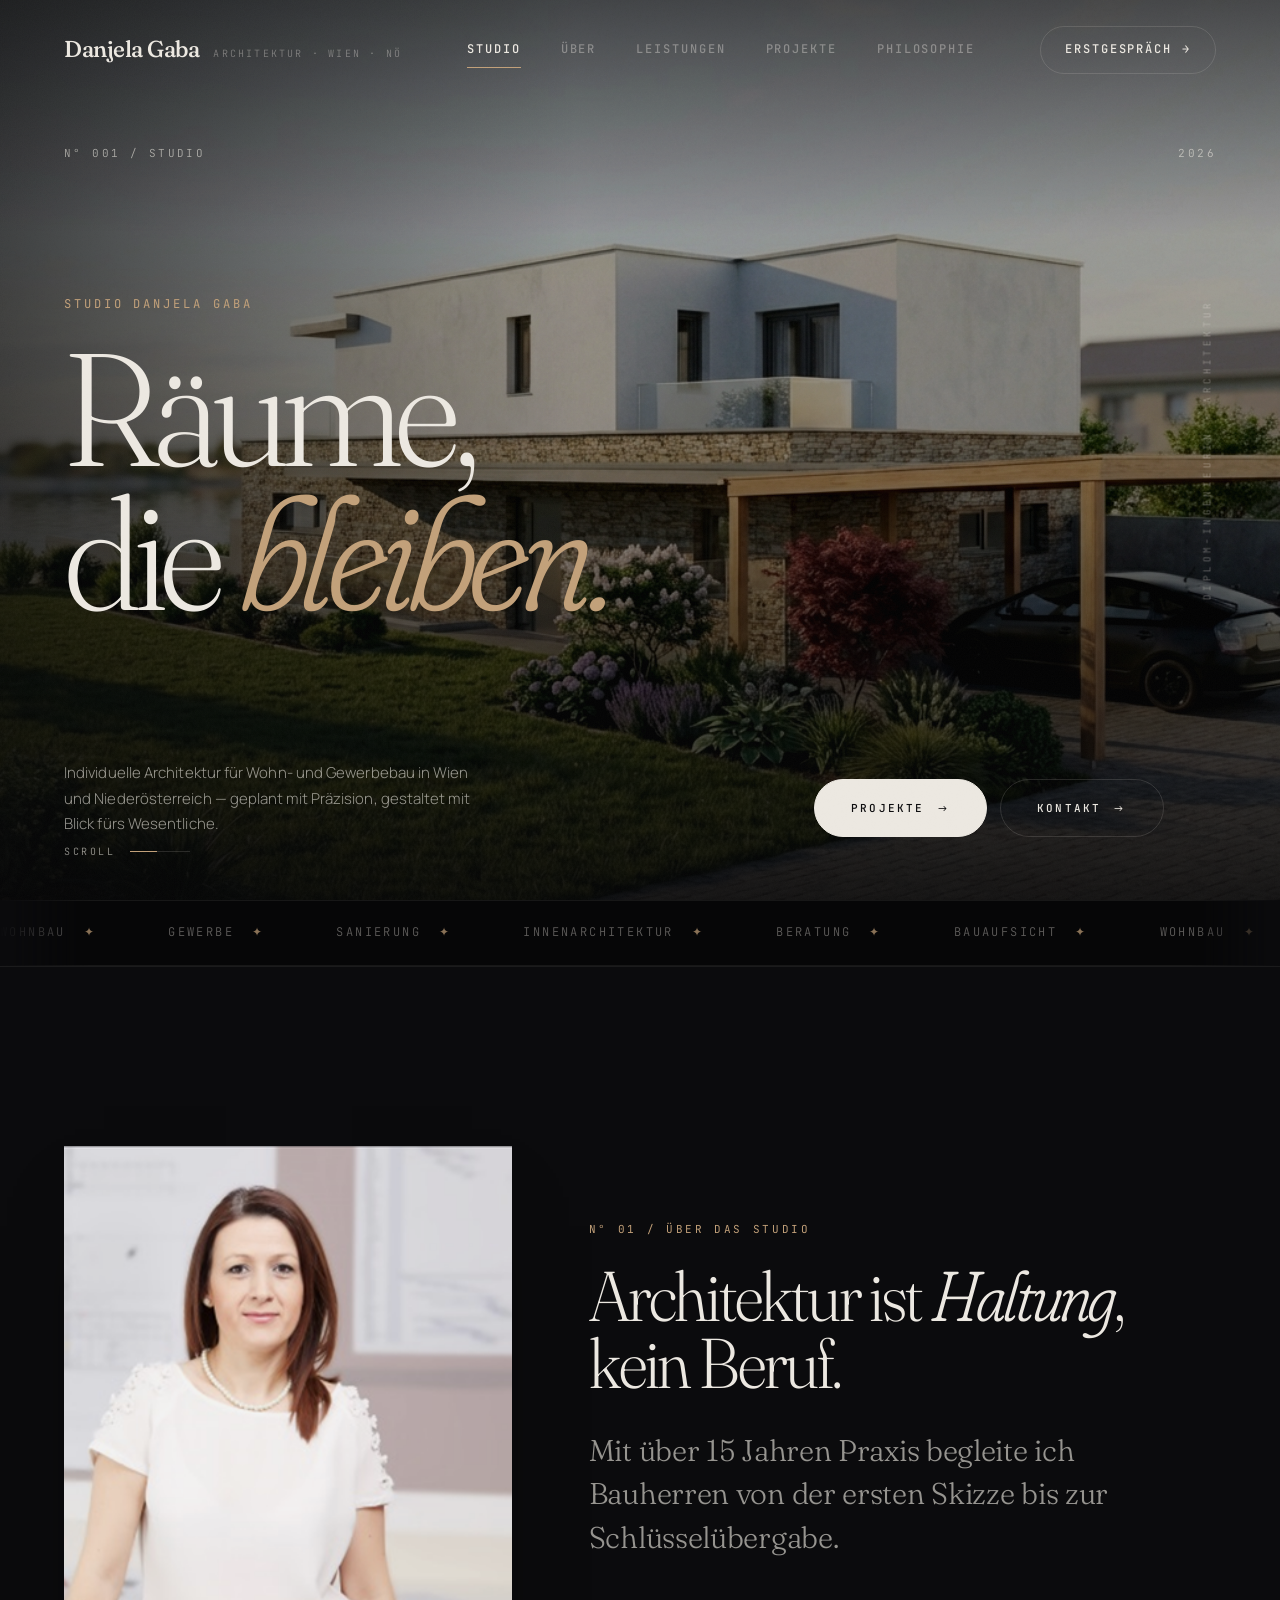
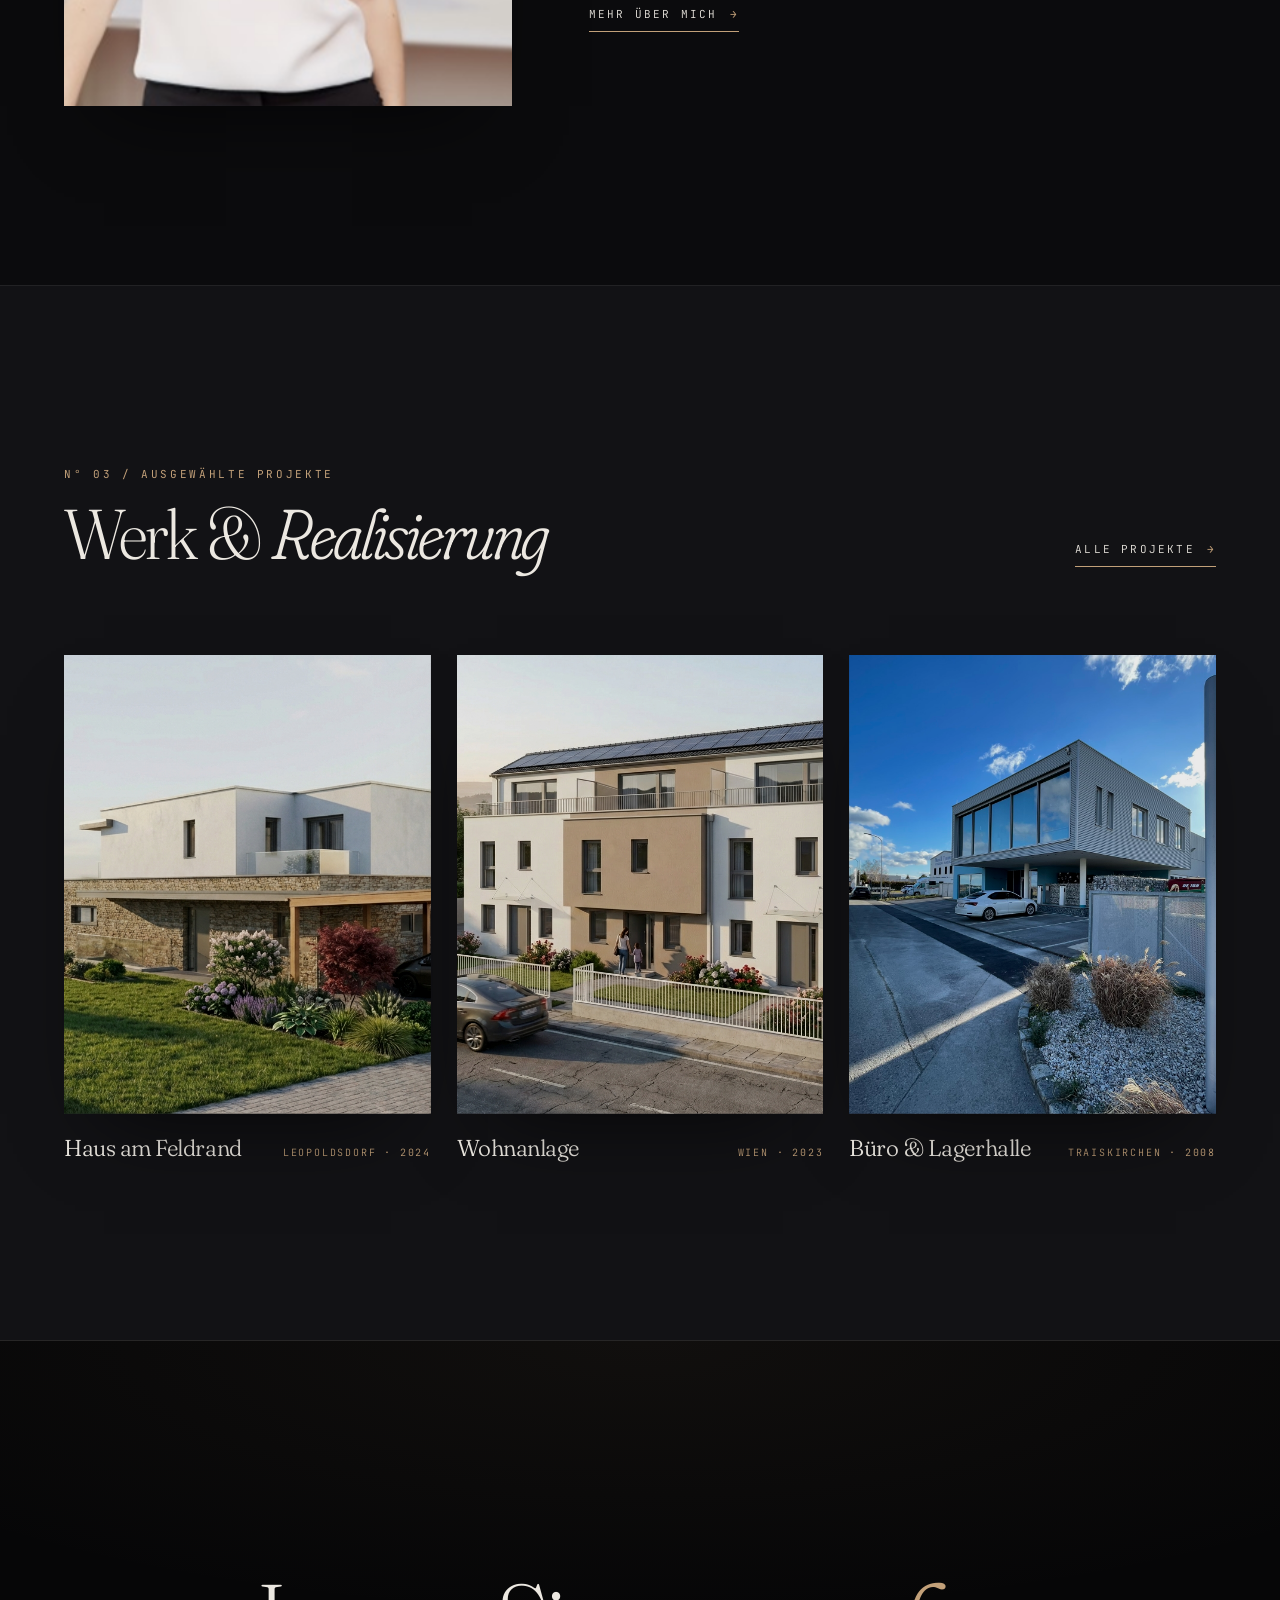
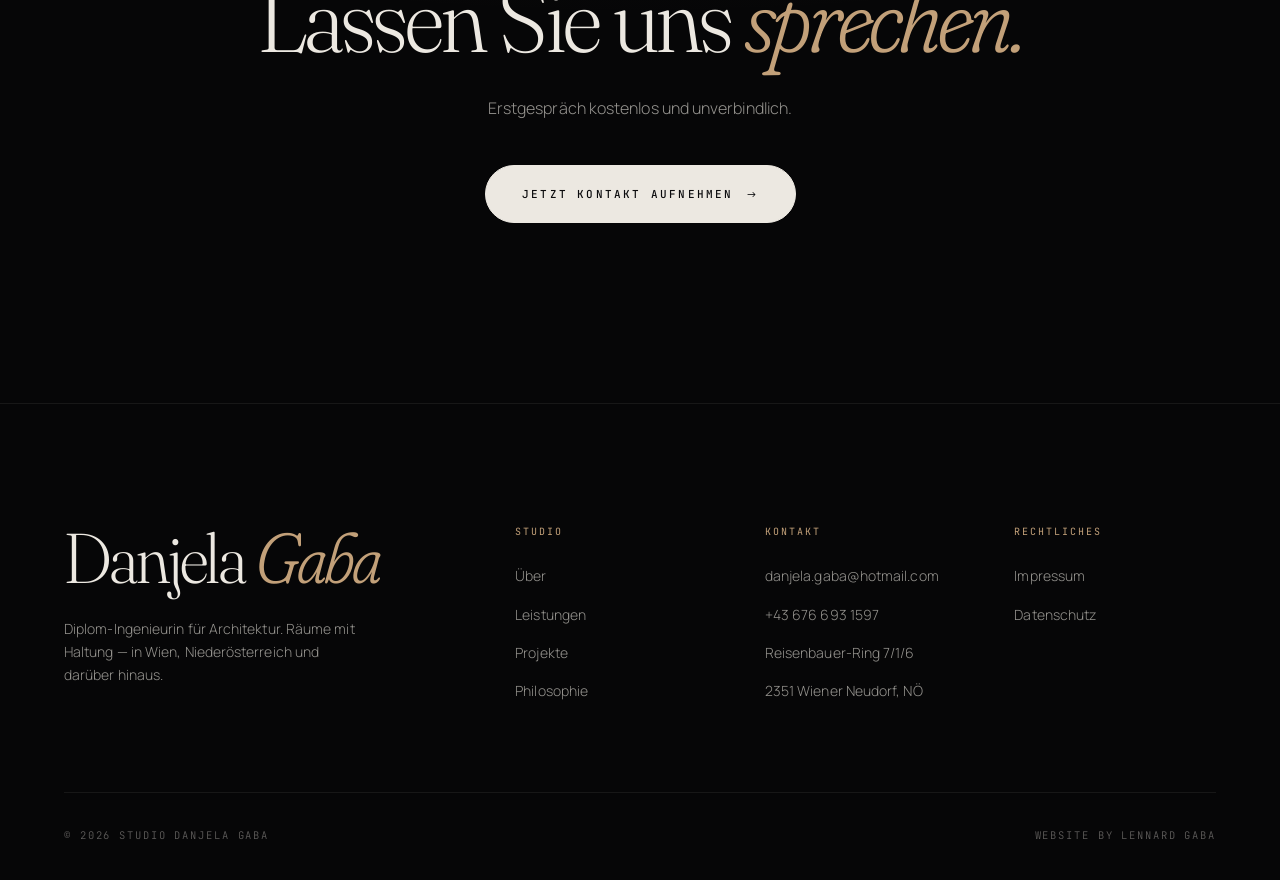
==== commit ec963e8b: "Update" ====
--- a/index.html
+++ b/index.html
@@ -1,279 +1,432 @@
 <!doctype html>
 <html lang="de">
-<head>
-  <meta charset="UTF-8" />
-  <meta name="viewport" content="width=device-width, initial-scale=1.0" />
-  <title>Danjela Gaba — Architektur in Wien & Niederösterreich</title>
-  <meta name="description" content="Individuelle Architektur für Wohn- und Gewerbebau in Wien und Niederösterreich. Von der ersten Skizze bis zur Schlüsselübergabe — persönlich betreut von Dipl.-Ing. Danjela Gaba." />
-  <meta name="author" content="Danjela Gaba" />
-  <meta name="robots" content="index, follow" />
-  <meta name="theme-color" content="#0B0B0D" />
-  <link rel="canonical" href="https://www.danjela-gaba.at/" />
-
-  <!-- Open Graph -->
-  <meta property="og:type" content="website" />
-  <meta property="og:site_name" content="Studio Danjela Gaba" />
-  <meta property="og:locale" content="de_AT" />
-  <meta property="og:title" content="Danjela Gaba — Architektur in Wien & Niederösterreich" />
-  <meta property="og:description" content="Individuelle Architektur für Wohn- und Gewerbebau in Wien und Niederösterreich. Von der ersten Skizze bis zur Schlüsselübergabe — persönlich betreut von Dipl.-Ing. Danjela Gaba." />
-  <meta property="og:url" content="https://www.danjela-gaba.at/" />
-  <meta property="og:image" content="https://www.danjela-gaba.at/bilder/eingang.jpeg" />
-
-  <!-- Twitter -->
-  <meta name="twitter:card" content="summary_large_image" />
-  <meta name="twitter:title" content="Danjela Gaba — Architektur in Wien & Niederösterreich" />
-  <meta name="twitter:description" content="Individuelle Architektur für Wohn- und Gewerbebau in Wien und Niederösterreich. Von der ersten Skizze bis zur Schlüsselübergabe — persönlich betreut von Dipl.-Ing. Danjela Gaba." />
-  <meta name="twitter:image" content="https://www.danjela-gaba.at/bilder/eingang.jpeg" />
-
-  <link rel="icon" type="image/png" href="bilder/favicon.png" />
-  <link rel="apple-touch-icon" href="bilder/favicon.png" />
-  <link rel="preconnect" href="https://fonts.googleapis.com" />
-  <link rel="preconnect" href="https://fonts.gstatic.com" crossorigin />
-  <link rel="stylesheet" href="https://fonts.googleapis.com/css2?family=Fraunces:ital,opsz,wght,SOFT,WONK@0,9..144,200..600,0..100,0..1;1,9..144,200..600,0..100,0..1&family=JetBrains+Mono:wght@300;400;500&family=Manrope:wght@200..600&display=swap" />
-  <link rel="stylesheet" href="shared.css" />
-  <script type="application/ld+json">
-{
-  "@context": "https://schema.org",
-  "@type": "ProfessionalService",
-  "@id": "https://www.danjela-gaba.at/#studio",
-  "name": "Studio Danjela Gaba",
-  "image": "https://www.danjela-gaba.at/bilder/Profilbild.png",
-  "description": "Diplom-Ingenieurin für Architektur — Wohn- und Gewerbebau, Sanierung und Innenarchitektur in Wien und Niederösterreich.",
-  "url": "https://www.danjela-gaba.at/",
-  "telephone": "+43 676 693 1597",
-  "email": "danjela.gaba@hotmail.com",
-  "vatID": "ATU57864038",
-  "founder": { "@type": "Person", "name": "Danjela Gaba", "jobTitle": "Diplom-Ingenieurin für Architektur" },
-  "address": {
-    "@type": "PostalAddress",
-    "streetAddress": "Reisenbauer-Ring 7/1/6",
-    "postalCode": "2351",
-    "addressLocality": "Wiener Neudorf",
-    "addressRegion": "Niederösterreich",
-    "addressCountry": "AT"
-  },
-  "areaServed": [
-    { "@type": "City", "name": "Wien" },
-    { "@type": "State", "name": "Niederösterreich" }
-  ],
-  "openingHoursSpecification": {
-    "@type": "OpeningHoursSpecification",
-    "dayOfWeek": ["Monday","Tuesday","Wednesday","Thursday","Friday"],
-    "opens": "08:00", "closes": "18:00"
-  },
-  "priceRange": "€€"
-}
-</script>
-</head>
-<body>
-  
-  <a class="skip-link" href="#main">Zum Inhalt springen</a>
-<div class="grain" aria-hidden="true"></div>
-
-  <header class="site-header" id="site-header">
-    <nav class="nav">
-      <a href="index.html" class="nav-brand">
-        <span class="name">Danjela Gaba</span>
-        <span class="tag">Architektur · Wien · NÖ</span>
-      </a>
-      <div class="nav-links">
-        <a href="index.html" class="active">Studio</a>
-        <a href="ueber.html">Über</a>
-        <a href="leistungen.html">Leistungen</a>
-        <a href="projekte.html">Projekte</a>
-        <a href="philosophie.html">Philosophie</a>
-      </div>
-      <a href="kontakt.html" class="nav-cta">Erstgespräch</a>
-      <button class="hamburger" id="hamburger" aria-label="Menü">
-        <span></span><span></span><span></span>
-      </button>
-    </nav>
-  </header>
-
-  <div class="mobile-menu" id="mobile-menu">
-    <div class="m-links">
-      <a href="index.html"><span class="n">00</span>Studio</a>
-      <a href="ueber.html"><span class="n">01</span>Über</a>
-      <a href="leistungen.html"><span class="n">02</span>Leistungen</a>
-      <a href="projekte.html"><span class="n">03</span>Projekte</a>
-      <a href="philosophie.html"><span class="n">04</span>Philosophie</a>
-      <a href="kontakt.html" class="cta"><span class="n">05</span>Kontakt</a>
+  <head>
+    <meta charset="UTF-8" />
+    <meta name="viewport" content="width=device-width, initial-scale=1.0" />
+    <title>Danjela Gaba — Architektur in Wien & Niederösterreich</title>
+    <meta
+      name="description"
+      content="Individuelle Architektur für Wohn- und Gewerbebau in Wien und Niederösterreich. Von der ersten Skizze bis zur Schlüsselübergabe — persönlich betreut von Dipl.-Ing. Danjela Gaba."
+    />
+    <meta name="author" content="Danjela Gaba" />
+    <meta name="robots" content="index, follow" />
+    <meta name="theme-color" content="#0B0B0D" />
+    <link rel="canonical" href="https://www.danjela-gaba.at/" />
+
+    <!-- Open Graph -->
+    <meta property="og:type" content="website" />
+    <meta property="og:site_name" content="Studio Danjela Gaba" />
+    <meta property="og:locale" content="de_AT" />
+    <meta
+      property="og:title"
+      content="Danjela Gaba — Architektur in Wien & Niederösterreich"
+    />
+    <meta
+      property="og:description"
+      content="Individuelle Architektur für Wohn- und Gewerbebau in Wien und Niederösterreich. Von der ersten Skizze bis zur Schlüsselübergabe — persönlich betreut von Dipl.-Ing. Danjela Gaba."
+    />
+    <meta property="og:url" content="https://www.danjela-gaba.at/" />
+    <meta
+      property="og:image"
+      content="https://www.danjela-gaba.at/bilder/eingang.jpeg"
+    />
+
+    <!-- Twitter -->
+    <meta name="twitter:card" content="summary_large_image" />
+    <meta
+      name="twitter:title"
+      content="Danjela Gaba — Architektur in Wien & Niederösterreich"
+    />
+    <meta
+      name="twitter:description"
+      content="Individuelle Architektur für Wohn- und Gewerbebau in Wien und Niederösterreich. Von der ersten Skizze bis zur Schlüsselübergabe — persönlich betreut von Dipl.-Ing. Danjela Gaba."
+    />
+    <meta
+      name="twitter:image"
+      content="https://www.danjela-gaba.at/bilder/eingang.jpeg"
+    />
+
+    <link rel="icon" type="image/png" href="bilder/favicon.png" />
+    <link rel="apple-touch-icon" href="bilder/favicon.png" />
+    <link rel="preconnect" href="https://fonts.googleapis.com" />
+    <link rel="preconnect" href="https://fonts.gstatic.com" crossorigin />
+    <link
+      rel="stylesheet"
+      href="https://fonts.googleapis.com/css2?family=Fraunces:ital,opsz,wght,SOFT,WONK@0,9..144,200..600,0..100,0..1;1,9..144,200..600,0..100,0..1&family=JetBrains+Mono:wght@300;400;500&family=Manrope:wght@200..600&display=swap"
+    />
+    <link rel="stylesheet" href="shared.css" />
+    <script type="application/ld+json">
+      {
+        "@context": "https://schema.org",
+        "@type": "ProfessionalService",
+        "@id": "https://www.danjela-gaba.at/#studio",
+        "name": "Studio Danjela Gaba",
+        "image": "https://www.danjela-gaba.at/bilder/Profilbild.png",
+        "description": "Diplom-Ingenieurin für Architektur — Wohn- und Gewerbebau, Sanierung und Innenarchitektur in Wien und Niederösterreich.",
+        "url": "https://www.danjela-gaba.at/",
+        "telephone": "+43 676 693 1597",
+        "email": "danjela.gaba@hotmail.com",
+        "vatID": "ATU57864038",
+        "founder": {
+          "@type": "Person",
+          "name": "Danjela Gaba",
+          "jobTitle": "Diplom-Ingenieurin für Architektur"
+        },
+        "address": {
+          "@type": "PostalAddress",
+          "streetAddress": "Reisenbauer-Ring 7/1/6",
+          "postalCode": "2351",
+          "addressLocality": "Wiener Neudorf",
+          "addressRegion": "Niederösterreich",
+          "addressCountry": "AT"
+        },
+        "areaServed": [
+          { "@type": "City", "name": "Wien" },
+          { "@type": "State", "name": "Niederösterreich" }
+        ],
+        "openingHoursSpecification": {
+          "@type": "OpeningHoursSpecification",
+          "dayOfWeek": ["Monday", "Tuesday", "Wednesday", "Thursday", "Friday"],
+          "opens": "08:00",
+          "closes": "18:00"
+        },
+        "priceRange": "€€"
+      }
+    </script>
+  </head>
+  <body>
+    <a class="skip-link" href="#main">Zum Inhalt springen</a>
+    <div class="grain" aria-hidden="true"></div>
+
+    <header class="site-header" id="site-header">
+      <nav class="nav">
+        <a href="index.html" class="nav-brand">
+          <span class="name">Danjela Gaba</span>
+          <span class="tag">Architektur · Wien · NÖ</span>
+        </a>
+        <div class="nav-links">
+          <a href="index.html" class="active">Studio</a>
+          <a href="ueber.html">Über</a>
+          <a href="leistungen.html">Leistungen</a>
+          <a href="projekte.html">Projekte</a>
+          <a href="philosophie.html">Philosophie</a>
+        </div>
+        <a href="kontakt.html" class="nav-cta">Erstgespräch</a>
+        <button class="hamburger" id="hamburger" aria-label="Menü">
+          <span></span><span></span><span></span>
+        </button>
+      </nav>
+    </header>
+
+    <div class="mobile-menu" id="mobile-menu">
+      <div class="m-links">
+        <a href="index.html"><span class="n">00</span>Studio</a>
+        <a href="ueber.html"><span class="n">01</span>Über</a>
+        <a href="leistungen.html"><span class="n">02</span>Leistungen</a>
+        <a href="projekte.html"><span class="n">03</span>Projekte</a>
+        <a href="philosophie.html"><span class="n">04</span>Philosophie</a>
+        <a href="kontakt.html" class="cta"><span class="n">05</span>Kontakt</a>
+      </div>
+      <div class="m-foot">
+        <span>+43 676 693 1597</span>
+        <span>Wiener Neudorf</span>
+      </div>
     </div>
-    <div class="m-foot">
-      <span>+43 676 693 1597</span>
-      <span>Wiener Neudorf</span>
+
+    <div class="nav-spacer"></div>
+
+    <main id="main">
+      <section class="hero">
+        <div class="hero-image">
+          <img
+            src="bilder/eingang.jpeg"
+            alt="Einfamilienhaus Leopoldsdorf · Eingangsansicht"
+          />
+        </div>
+        <div class="hero-content">
+          <div class="hero-meta">
+            <span>N° 001 / Studio</span><span>2026</span>
+          </div>
+          <div class="hero-vertical">Diplom-Ingenieurin · Architektur</div>
+          <h1 class="hero-h1 display-xl reveal d1">
+            <span class="small">Studio Danjela Gaba</span>
+            Räume,<br />die <em>bleiben.</em>
+          </h1>
+          <div class="hero-bottom reveal d2">
+            <p class="hero-desc">
+              Individuelle Architektur für Wohn- und Gewerbebau in Wien und
+              Niederösterreich — geplant mit Präzision, gestaltet mit Blick fürs
+              Wesentliche.
+            </p>
+            <div class="hero-actions">
+              <a href="projekte.html" class="btn btn-fill">Projekte</a>
+              <a href="kontakt.html" class="btn btn-ghost">Kontakt</a>
+            </div>
+          </div>
+        </div>
+      </section>
+
+      <div class="marquee">
+        <div class="marquee-track">
+          <span>Wohnbau</span><span>Gewerbe</span><span>Sanierung</span
+          ><span>Innenarchitektur</span><span>Beratung</span
+          ><span>Bauaufsicht</span> <span>Wohnbau</span><span>Gewerbe</span
+          ><span>Sanierung</span><span>Innenarchitektur</span
+          ><span>Beratung</span><span>Bauaufsicht</span>
+        </div>
+      </div>
+
+      <section class="section border-top-bone">
+        <div class="wrap">
+          <div class="home-about">
+            <div class="ha-img reveal">
+              <img
+                src="bilder/Profilbild.png"
+                alt="Danjela Gaba — Architektin"
+              />
+            </div>
+            <div>
+              <span
+                class="eyebrow reveal"
+                style="display: block; margin-bottom: 24px"
+                >N° 01 / Über das Studio</span
+              >
+              <h2
+                class="display-l reveal d1"
+                style="font-size: clamp(36px, 5.5vw, 80px); margin-bottom: 32px"
+              >
+                Architektur ist
+                <em style="color: var(--moss)">Haltung</em>,<br />kein Beruf.
+              </h2>
+              <p
+                class="lede reveal d2"
+                style="margin-bottom: 40px; max-width: 44ch"
+              >
+                Mit über 15 Jahren Praxis begleite ich Bauherren von der ersten
+                Skizze bis zur Schlüsselübergabe.
+              </p>
+              <a href="ueber.html" class="arrow-link reveal d3"
+                >Mehr über mich <span>→</span></a
+              >
+            </div>
+          </div>
+        </div>
+      </section>
+
+      <section class="section section--bone border-top-bone">
+        <div class="wrap">
+          <div class="proj-teaser-head">
+            <div>
+              <span
+                class="eyebrow reveal"
+                style="display: block; margin-bottom: 16px"
+                >N° 03 / Ausgewählte Projekte</span
+              >
+              <h2
+                class="display-l reveal d1"
+                style="font-size: clamp(36px, 5.5vw, 80px)"
+              >
+                Werk &amp; <em style="color: var(--moss)">Realisierung</em>
+              </h2>
+            </div>
+            <a href="projekte.html" class="arrow-link reveal d2"
+              >Alle Projekte <span>→</span></a
+            >
+          </div>
+          <div class="proj-teaser-grid">
+            <a href="projekte.html" class="proj-tile reveal">
+              <div class="pt-img">
+                <span class="pt-num">01</span
+                ><img
+                  src="bilder/eingang.jpeg"
+                  alt="Haus am Feldrand"
+                  loading="lazy"
+                />
+              </div>
+              <div class="pt-foot">
+                <h3 class="display-m">Haus am Feldrand</h3>
+                <span class="pt-meta">Leopoldsdorf · 2024</span>
+              </div>
+            </a>
+            <a href="projekte.html" class="proj-tile reveal d1">
+              <div class="pt-img">
+                <span class="pt-num">02</span
+                ><img
+                  src="bilder/wohnhaus.jpeg"
+                  alt="Wohnanlage"
+                  loading="lazy"
+                />
+              </div>
+              <div class="pt-foot">
+                <h3 class="display-m">Wohnanlage</h3>
+                <span class="pt-meta">Wien · 2023</span>
+              </div>
+            </a>
+            <a href="projekte.html" class="proj-tile reveal d2">
+              <div class="pt-img">
+                <span class="pt-num">03</span
+                ><img
+                  src="bilder/gewerbeobjekt.JPEG"
+                  alt="Büro & Lagerhalle"
+                  loading="lazy"
+                />
+              </div>
+              <div class="pt-foot">
+                <h3 class="display-m">Büro &amp; Lagerhalle</h3>
+                <span class="pt-meta">Traiskirchen · 2008</span>
+              </div>
+            </a>
+          </div>
+        </div>
+      </section>
+
+      <section class="section section--dark border-top-stone">
+        <div class="wrap cta-center">
+          <span class="eyebrow reveal">Ihr nächstes Projekt</span>
+          <h2 class="display-l reveal d1">Lassen Sie uns <em>sprechen.</em></h2>
+          <p class="reveal d2">Erstgespräch kostenlos und unverbindlich.</p>
+          <div class="reveal d3">
+            <a href="kontakt.html" class="btn btn-fill"
+              >Jetzt Kontakt aufnehmen</a
+            >
+          </div>
+        </div>
+      </section>
+    </main>
+    <footer class="site-footer">
+      <div class="wrap">
+        <div class="footer-top">
+          <div class="footer-brand">
+            <h2 class="display-l">Danjela <em>Gaba</em></h2>
+            <p>
+              Diplom-Ingenieurin für Architektur. Räume mit Haltung — in Wien,
+              Niederösterreich und darüber hinaus.
+            </p>
+          </div>
+          <div class="footer-col">
+            <h5>Studio</h5>
+            <ul>
+              <li><a href="ueber.html">Über</a></li>
+              <li><a href="leistungen.html">Leistungen</a></li>
+              <li><a href="projekte.html">Projekte</a></li>
+              <li><a href="philosophie.html">Philosophie</a></li>
+            </ul>
+          </div>
+          <div class="footer-col">
+            <h5>Kontakt</h5>
+            <ul>
+              <li>
+                <a href="mailto:danjela.gaba@hotmail.com"
+                  >danjela.gaba@hotmail.com</a
+                >
+              </li>
+              <li><a href="tel:+436766931597">+43 676 693 1597</a></li>
+              <li><span>Reisenbauer-Ring 7/1/6</span></li>
+              <li><span>2351 Wiener Neudorf, NÖ</span></li>
+            </ul>
+          </div>
+          <div class="footer-col">
+            <h5>Rechtliches</h5>
+            <ul>
+              <li>
+                <a
+                  href="javascript:void(0)"
+                  onclick="openModal('impressum')"
+                  data-no-transition
+                  >Impressum</a
+                >
+              </li>
+              <li>
+                <a
+                  href="javascript:void(0)"
+                  onclick="openModal('datenschutz')"
+                  data-no-transition
+                  >Datenschutz</a
+                >
+              </li>
+            </ul>
+          </div>
+        </div>
+        <div class="footer-bottom">
+          <span>© 2026 Studio Danjela Gaba</span>
+          <span>Website by Lennard Gaba</span>
+        </div>
+      </div>
+    </footer>
+
+    <div class="modal" id="impressum">
+      <div class="modal-card">
+        <button
+          class="modal-close"
+          onclick="closeModal('impressum')"
+          aria-label="schließen"
+        >
+          ×
+        </button>
+        <h2 class="display-l">Impressum</h2>
+        <h3>Angaben gemäß § 5 ECG und § 25 MedienG</h3>
+        <p>
+          <strong>Danjela Gaba</strong><br />Reisenbauer-Ring 7/1/6<br />2351
+          Wiener Neudorf · Österreich
+        </p>
+        <h3>Kontakt</h3>
+        <p>+43 676 693 1597 · danjela.gaba@hotmail.com</p>
+        <h3>Berufsbezeichnung</h3>
+        <p>Diplom-Ingenieurin für Architektur · verliehen in Österreich</p>
+        <h3>Umsatzsteuer-ID</h3>
+        <p>ATU57864038</p>
+        <h3>Haftungsausschluss</h3>
+        <p>
+          Inhalte mit Sorgfalt erstellt. Für Richtigkeit, Vollständigkeit und
+          Aktualität wird keine Gewähr übernommen. Für externe Links sind die
+          jeweiligen Anbieter verantwortlich.
+        </p>
+        <h3>Stand</h3>
+        <p>März 2026</p>
+      </div>
     </div>
-  </div>
-
-  <div class="nav-spacer"></div>
-
-  <main id="main">
-    <section class="hero">
-      <div class="hero-image">
-        <img src="bilder/eingang.jpeg" alt="Einfamilienhaus Leopoldsdorf · Eingangsansicht" />
-      </div>
-      <div class="hero-content">
-        <div class="hero-meta"><span>N° 001 / Studio</span><span>2026</span></div>
-        <div class="hero-vertical">Diplom-Ingenieurin · Architektur</div>
-        <h1 class="hero-h1 display-xl reveal d1">
-          <span class="small">Studio Danjela Gaba</span>
-          Räume,<br>die <em>bleiben.</em>
-        </h1>
-        <div class="hero-bottom reveal d2">
-          <p class="hero-desc">Individuelle Architektur für Wohn- und Gewerbebau in Wien und Niederösterreich — geplant mit Präzision, gestaltet mit Blick fürs Wesentliche.</p>
-          <div class="hero-actions">
-            <a href="projekte.html" class="btn btn-fill">Projekte</a>
-            <a href="kontakt.html" class="btn btn-ghost">Kontakt</a>
-          </div>
-        </div>
-      </div>
-    </section>
-
-    <div class="marquee">
-      <div class="marquee-track">
-        <span>Wohnbau</span><span>Gewerbe</span><span>Sanierung</span><span>Innenarchitektur</span><span>Beratung</span><span>Bauaufsicht</span>
-        <span>Wohnbau</span><span>Gewerbe</span><span>Sanierung</span><span>Innenarchitektur</span><span>Beratung</span><span>Bauaufsicht</span>
+
+    <div class="modal" id="datenschutz">
+      <div class="modal-card">
+        <button
+          class="modal-close"
+          onclick="closeModal('datenschutz')"
+          aria-label="schließen"
+        >
+          ×
+        </button>
+        <h2 class="display-l">Datenschutz</h2>
+        <h3>Verantwortliche Stelle</h3>
+        <p>Danjela Gaba · Reisenbauer-Ring 7/1/6 · 2351 Wiener Neudorf</p>
+        <h3>Datenerfassung</h3>
+        <p>
+          Personenbezogene Daten werden nur erhoben, wenn Sie sie aktiv
+          mitteilen — etwa über das Kontaktformular.
+        </p>
+        <h3>Kontaktformular</h3>
+        <p>
+          Daten werden ausschließlich zur Bearbeitung Ihrer Anfrage gespeichert.
+          Keine Weitergabe an Dritte.
+        </p>
+        <h3>Rechtsgrundlage</h3>
+        <p>Verarbeitung auf Basis von Art. 6 Abs. 1 lit. b und lit. f DSGVO.</p>
+        <h3>Ihre Rechte (DSGVO)</h3>
+        <ul>
+          <li>Auskunft (Art. 15)</li>
+          <li>Berichtigung (Art. 16)</li>
+          <li>Löschung (Art. 17)</li>
+          <li>Einschränkung (Art. 18)</li>
+          <li>Datenübertragbarkeit (Art. 20)</li>
+          <li>Widerspruch (Art. 21)</li>
+          <li>Beschwerde bei der Datenschutzbehörde (www.dsb.gv.at)</li>
+        </ul>
+        <h3>Cookies &amp; Analyse</h3>
+        <p>Diese Website verwendet keine Cookies oder Tracking-Tools.</p>
+        <h3>Stand</h3>
+        <p>März 2026</p>
       </div>
     </div>
 
-    <section class="section border-top-bone">
-      <div class="wrap">
-        <div class="home-about">
-          <div class="ha-img reveal"><img src="bilder/Profilbild.png" alt="Danjela Gaba — Architektin" /></div>
-          <div>
-            <span class="eyebrow reveal" style="display:block;margin-bottom:24px;">N° 01 / Über das Studio</span>
-            <h2 class="display-l reveal d1" style="font-size:clamp(36px,5.5vw,80px);margin-bottom:32px;">Architektur ist <em style="color:var(--moss)">Haltung</em>,<br>kein Beruf.</h2>
-            <p class="lede reveal d2" style="margin-bottom:40px;max-width:44ch;">Mit über 15 Jahren Praxis begleite ich Bauherren von der ersten Skizze bis zur Schlüsselübergabe.</p>
-            <a href="ueber.html" class="arrow-link reveal d3">Mehr über mich <span>→</span></a>
-          </div>
-        </div>
-      </div>
-    </section>
-
-    <section class="section section--bone border-top-bone">
-      <div class="wrap">
-        <div class="proj-teaser-head">
-          <div>
-            <span class="eyebrow reveal" style="display:block;margin-bottom:16px;">N° 03 / Ausgewählte Projekte</span>
-            <h2 class="display-l reveal d1" style="font-size:clamp(36px,5.5vw,80px);">Werk &amp; <em style="color:var(--moss)">Realisierung</em></h2>
-          </div>
-          <a href="projekte.html" class="arrow-link reveal d2">Alle Projekte <span>→</span></a>
-        </div>
-        <div class="proj-teaser-grid">
-          <a href="projekte.html" class="proj-tile reveal">
-            <div class="pt-img"><span class="pt-num">01</span><img src="bilder/eingang.jpeg" alt="Haus am Feldrand" loading="lazy" /></div>
-            <div class="pt-foot"><h3 class="display-m">Haus am Feldrand</h3><span class="pt-meta">Leopoldsdorf · 2024</span></div>
-          </a>
-          <a href="projekte.html" class="proj-tile reveal d1">
-            <div class="pt-img"><span class="pt-num">02</span><img src="bilder/wohnhaus.jpeg" alt="Wohnanlage" loading="lazy" /></div>
-            <div class="pt-foot"><h3 class="display-m">Wohnanlage</h3><span class="pt-meta">Wien · 2023</span></div>
-          </a>
-          <a href="projekte.html" class="proj-tile reveal d2">
-            <div class="pt-img"><span class="pt-num">03</span><img src="bilder/gewerbeobjekt.JPEG" alt="Büro & Lagerhalle" loading="lazy" /></div>
-            <div class="pt-foot"><h3 class="display-m">Büro &amp; Lagerhalle</h3><span class="pt-meta">Traiskirchen · 2008</span></div>
-          </a>
-        </div>
-      </div>
-    </section>
-
-    <section class="section section--dark border-top-stone">
-      <div class="wrap cta-center">
-        <span class="eyebrow reveal">Ihr nächstes Projekt</span>
-        <h2 class="display-l reveal d1">Lassen Sie uns <em>sprechen.</em></h2>
-        <p class="reveal d2">Erstgespräch kostenlos und unverbindlich.</p>
-        <div class="reveal d3"><a href="kontakt.html" class="btn btn-fill">Jetzt Kontakt aufnehmen</a></div>
-      </div>
-    </section>
-  </main>
-  <footer class="site-footer">
-    <div class="wrap">
-      <div class="footer-top">
-        <div class="footer-brand">
-          <h2 class="display-l">Danjela <em>Gaba</em></h2>
-          <p>Diplom-Ingenieurin für Architektur. Räume mit Haltung — in Wien, Niederösterreich und darüber hinaus.</p>
-        </div>
-        <div class="footer-col">
-          <h5>Studio</h5>
-          <ul>
-            <li><a href="ueber.html">Über</a></li>
-            <li><a href="leistungen.html">Leistungen</a></li>
-            <li><a href="projekte.html">Projekte</a></li>
-            <li><a href="philosophie.html">Philosophie</a></li>
-          </ul>
-        </div>
-        <div class="footer-col">
-          <h5>Kontakt</h5>
-          <ul>
-            <li><a href="mailto:danjela.gaba@hotmail.com">danjela.gaba@hotmail.com</a></li>
-            <li><a href="tel:+436766931597">+43 676 693 1597</a></li>
-            <li><span>Reisenbauer-Ring 7/1/6</span></li>
-            <li><span>2351 Wiener Neudorf, NÖ</span></li>
-          </ul>
-        </div>
-        <div class="footer-col">
-          <h5>Rechtliches</h5>
-          <ul>
-            <li><a href="javascript:void(0)" onclick="openModal('impressum')" data-no-transition>Impressum</a></li>
-            <li><a href="javascript:void(0)" onclick="openModal('datenschutz')" data-no-transition>Datenschutz</a></li>
-          </ul>
-        </div>
-      </div>
-      <div class="footer-bottom">
-        <span>© 2026 Studio Danjela Gaba</span>
-        <span>Website by Lennard Gaba</span>
-      </div>
-    </div>
-  </footer>
-
-  <div class="modal" id="impressum">
-    <div class="modal-card">
-      <button class="modal-close" onclick="closeModal('impressum')" aria-label="schließen">×</button>
-      <h2 class="display-l">Impressum</h2>
-      <h3>Angaben gemäß § 5 ECG und § 25 MedienG</h3>
-      <p><strong>Danjela Gaba</strong><br>Reisenbauer-Ring 7/1/6<br>2351 Wiener Neudorf · Österreich</p>
-      <h3>Kontakt</h3>
-      <p>+43 676 693 1597 · danjela.gaba@hotmail.com</p>
-      <h3>Berufsbezeichnung</h3>
-      <p>Diplom-Ingenieurin für Architektur · verliehen in Österreich</p>
-      <h3>Umsatzsteuer-ID</h3>
-      <p>ATU57864038</p>
-      <h3>Haftungsausschluss</h3>
-      <p>Inhalte mit Sorgfalt erstellt. Für Richtigkeit, Vollständigkeit und Aktualität wird keine Gewähr übernommen. Für externe Links sind die jeweiligen Anbieter verantwortlich.</p>
-      <h3>Stand</h3>
-      <p>März 2026</p>
-    </div>
-  </div>
-
-  <div class="modal" id="datenschutz">
-    <div class="modal-card">
-      <button class="modal-close" onclick="closeModal('datenschutz')" aria-label="schließen">×</button>
-      <h2 class="display-l">Datenschutz</h2>
-      <h3>Verantwortliche Stelle</h3>
-      <p>Danjela Gaba · Reisenbauer-Ring 7/1/6 · 2351 Wiener Neudorf</p>
-      <h3>Datenerfassung</h3>
-      <p>Personenbezogene Daten werden nur erhoben, wenn Sie sie aktiv mitteilen — etwa über das Kontaktformular.</p>
-      <h3>Kontaktformular</h3>
-      <p>Daten werden ausschließlich zur Bearbeitung Ihrer Anfrage gespeichert. Keine Weitergabe an Dritte.</p>
-      <h3>Rechtsgrundlage</h3>
-      <p>Verarbeitung auf Basis von Art. 6 Abs. 1 lit. b und lit. f DSGVO.</p>
-      <h3>Ihre Rechte (DSGVO)</h3>
-      <ul>
-        <li>Auskunft (Art. 15)</li>
-        <li>Berichtigung (Art. 16)</li>
-        <li>Löschung (Art. 17)</li>
-        <li>Einschränkung (Art. 18)</li>
-        <li>Datenübertragbarkeit (Art. 20)</li>
-        <li>Widerspruch (Art. 21)</li>
-        <li>Beschwerde bei der Datenschutzbehörde (www.dsb.gv.at)</li>
-      </ul>
-      <h3>Cookies &amp; Analyse</h3>
-      <p>Diese Website verwendet keine Cookies oder Tracking-Tools.</p>
-      <h3>Stand</h3>
-      <p>März 2026</p>
-    </div>
-  </div>
-
-  <script src="shared.js"></script>
-
-</body>
+    <script src="shared.js"></script>
+  </body>
 </html>
